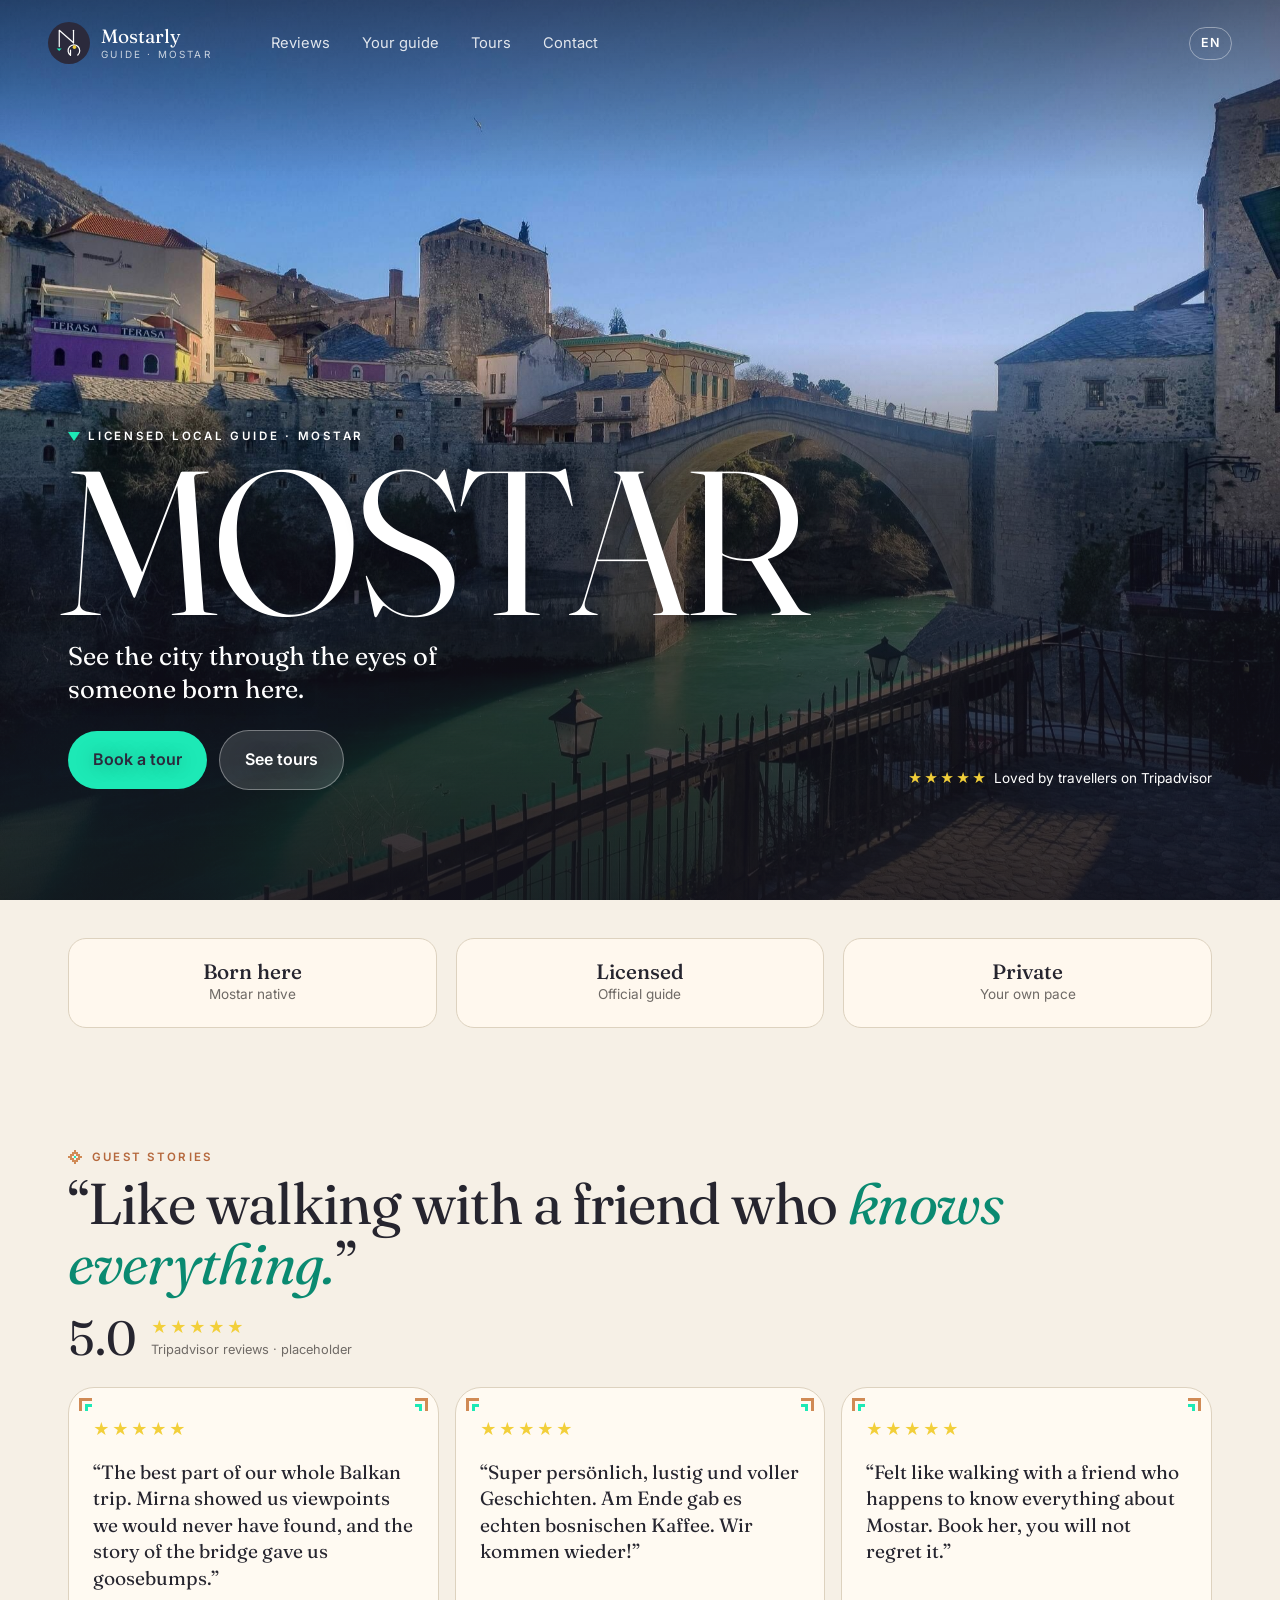
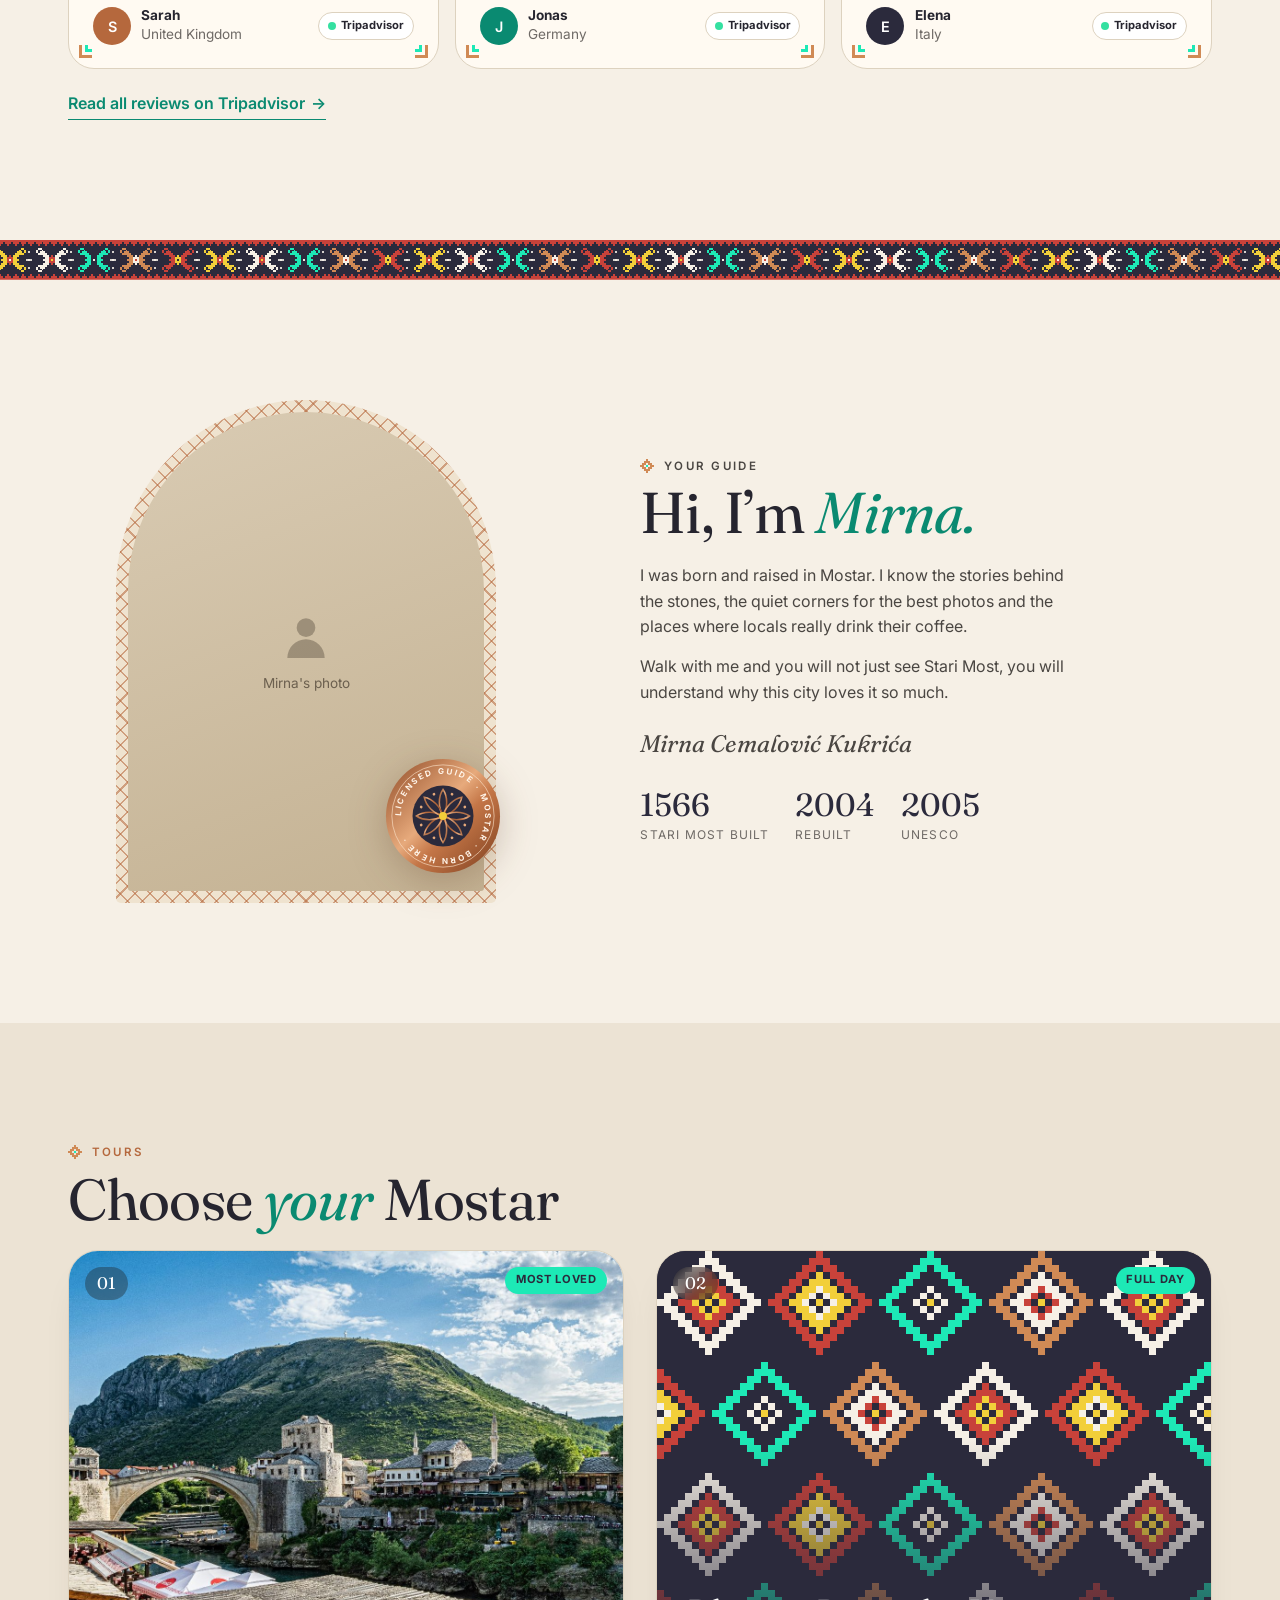
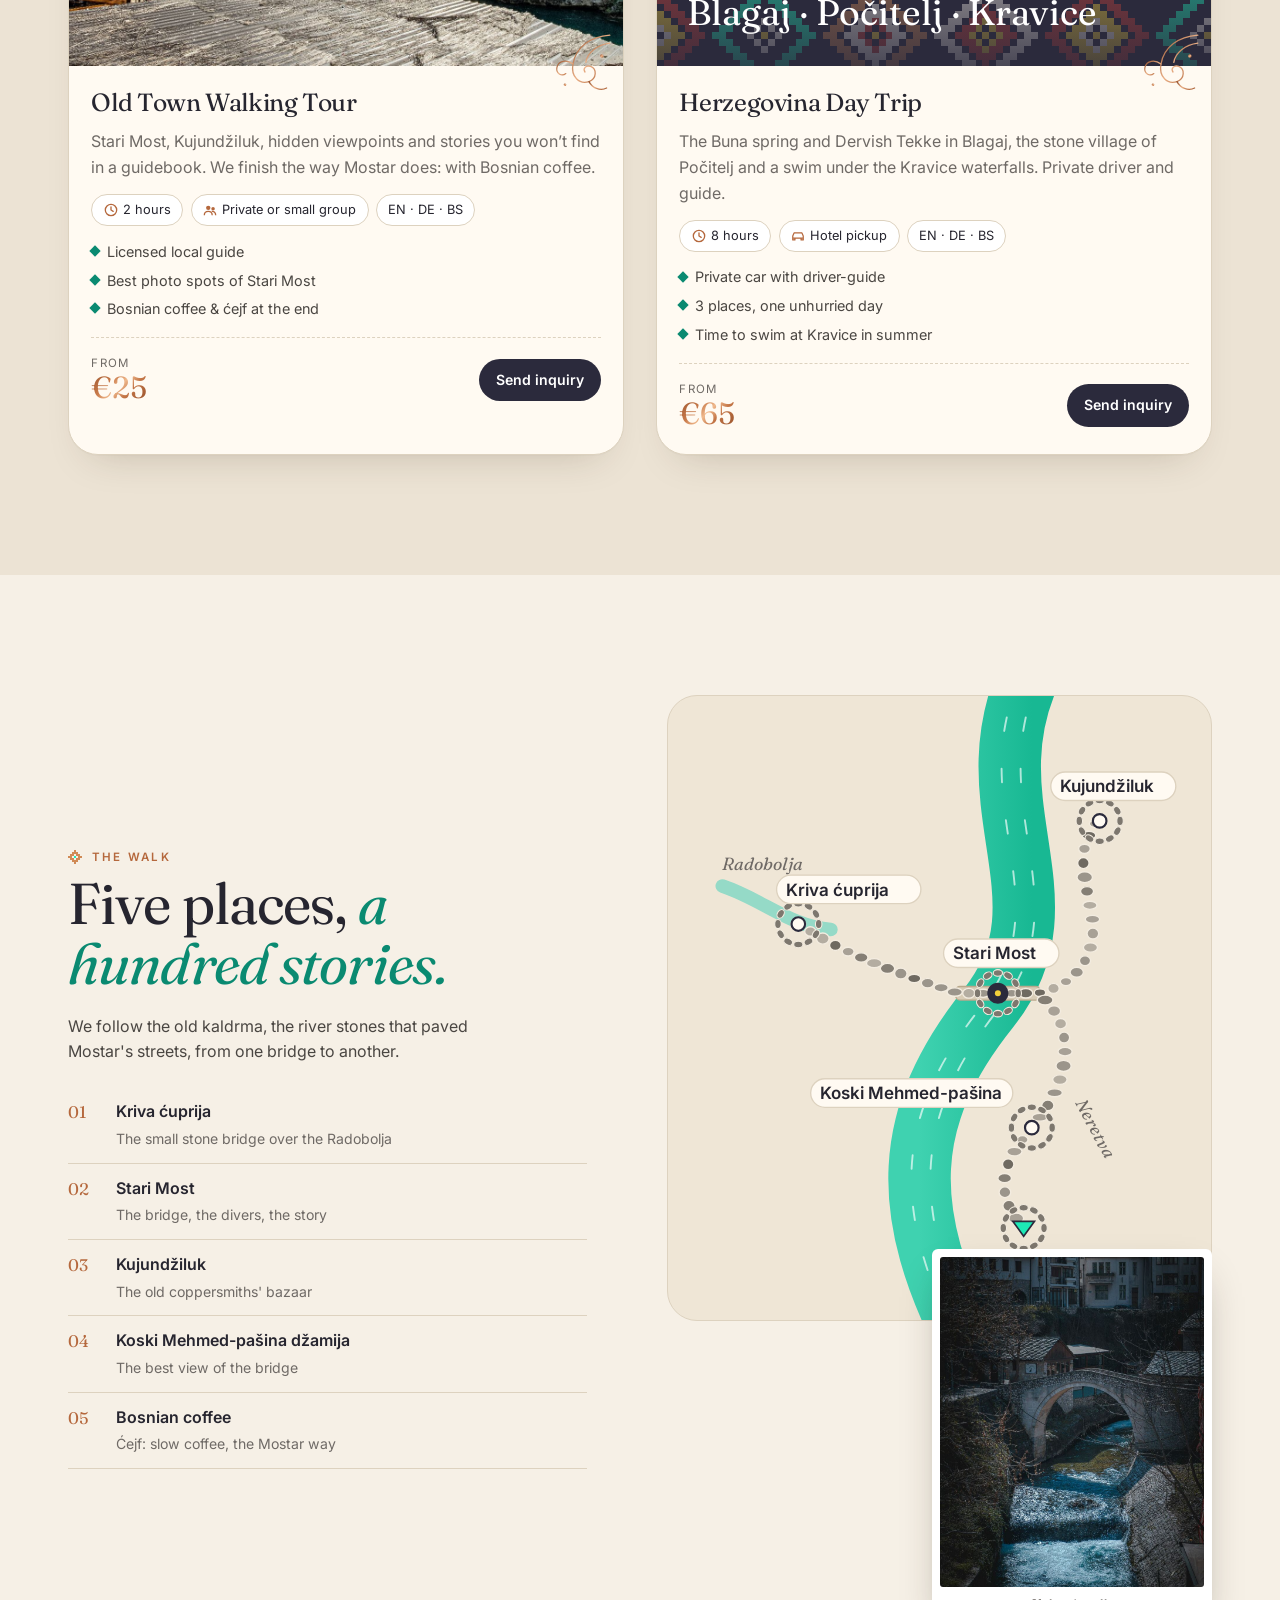
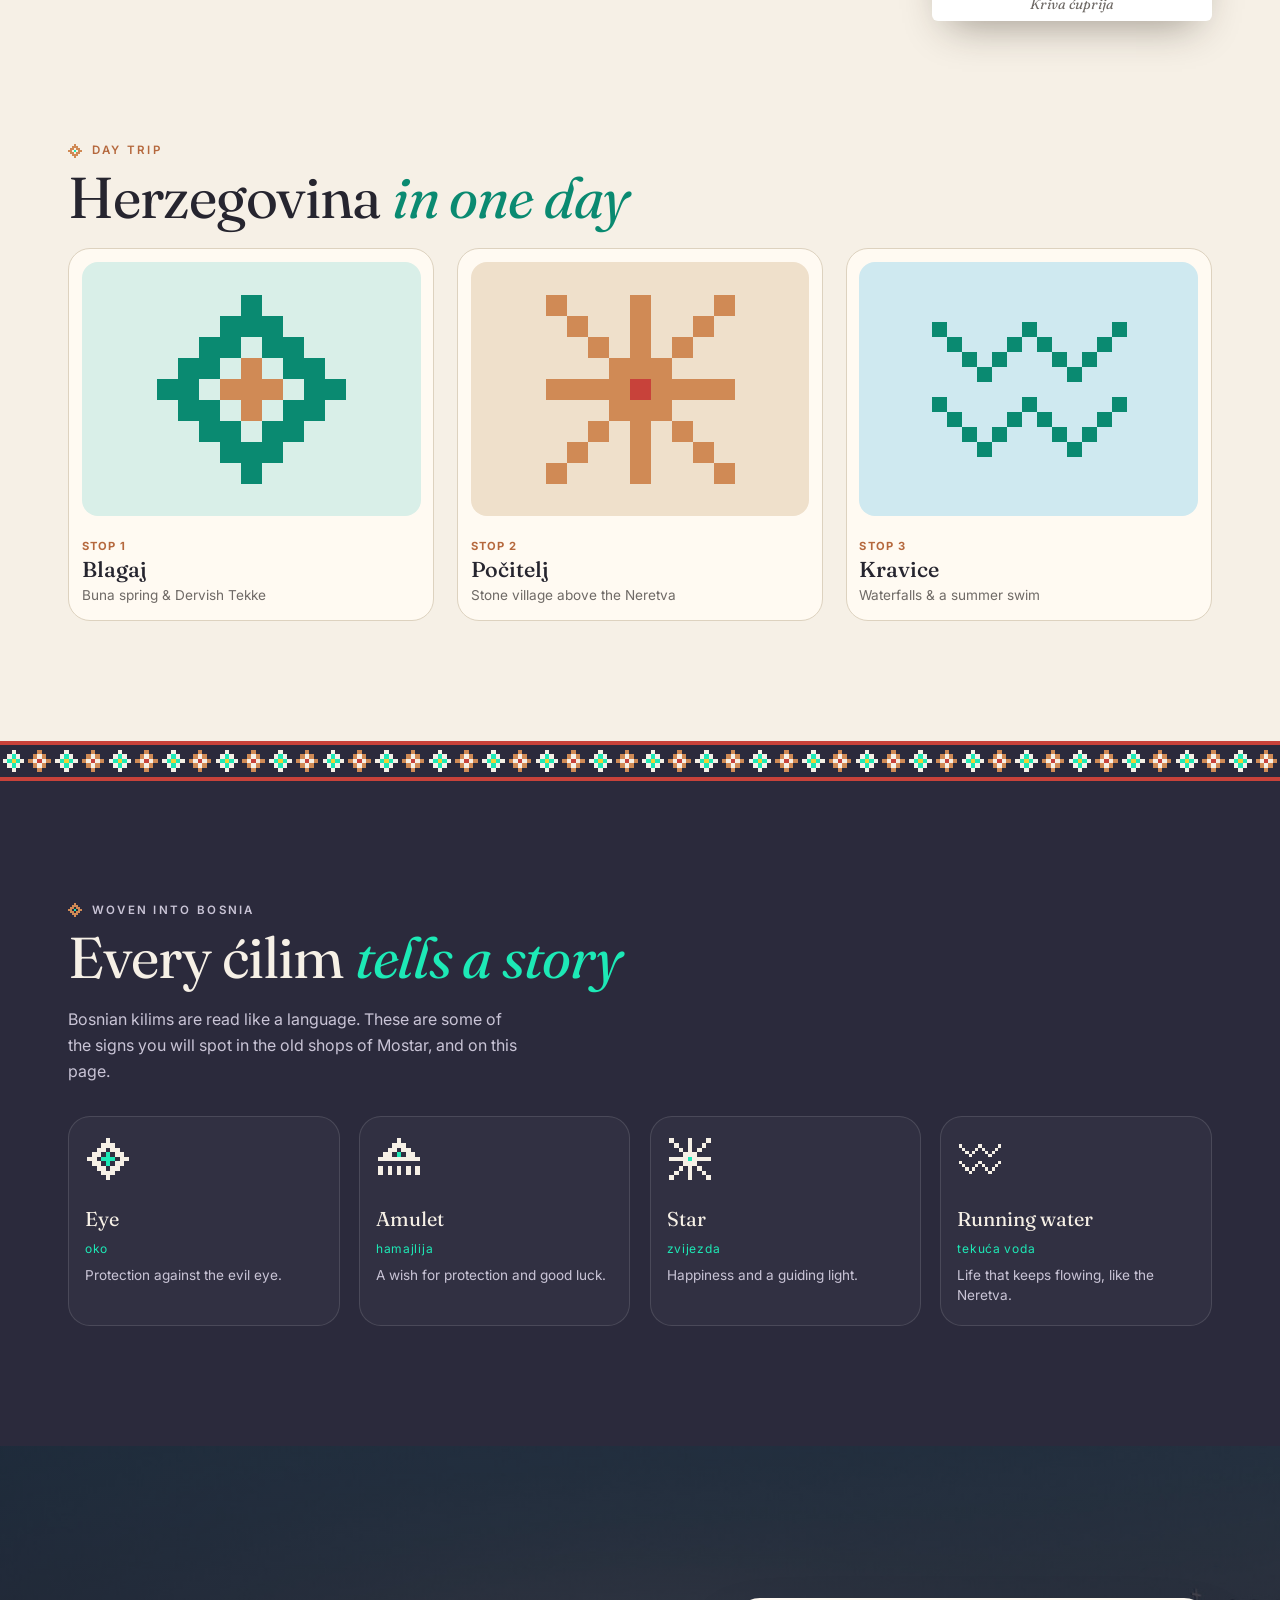
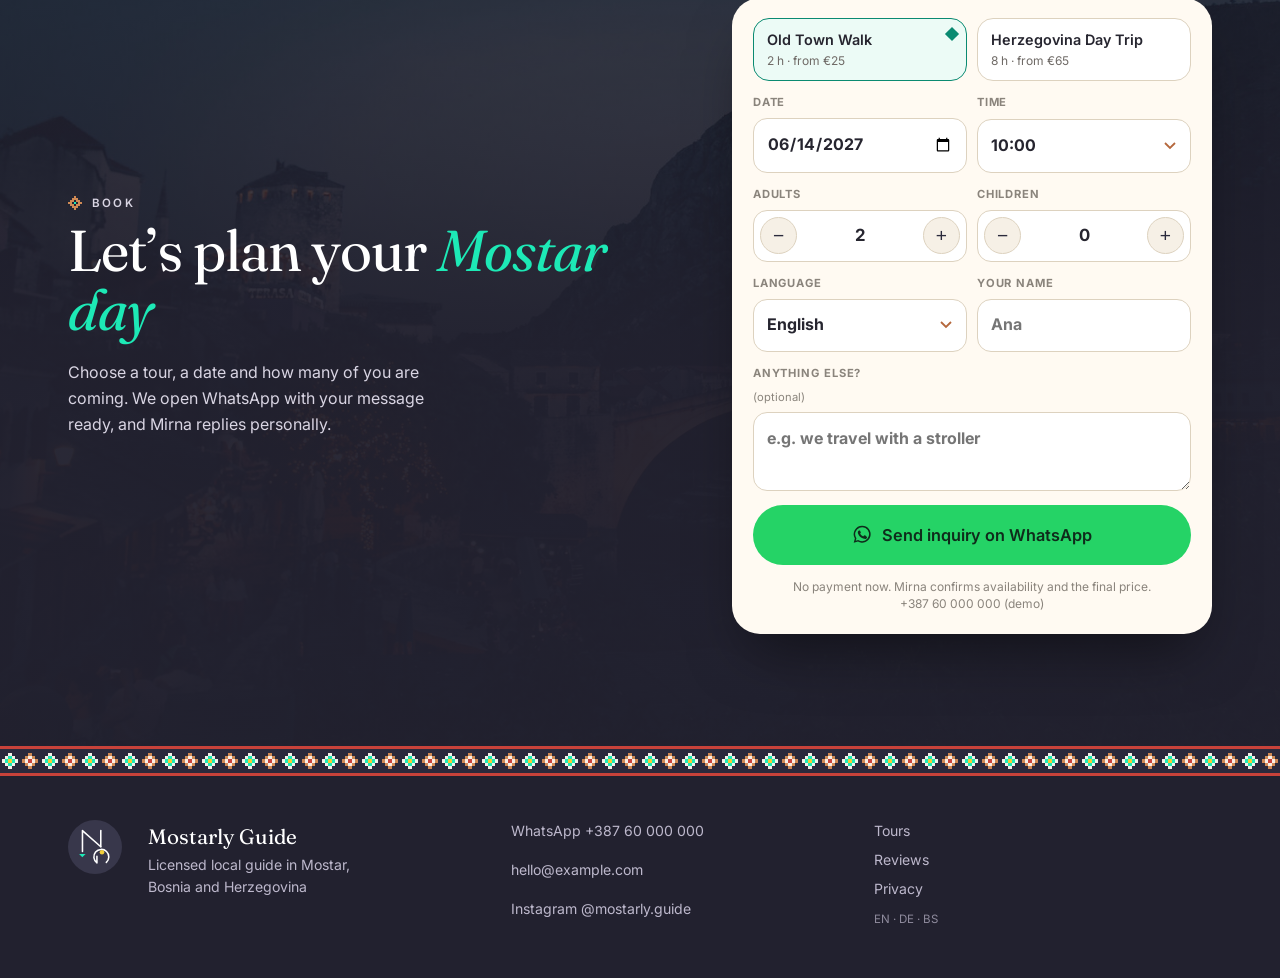
==== mostarly/index.html @ f9530fef "Mostarly Guide: nacrt stranice (ćilim, kaldrma, bakar, upit na WhatsApp)" ====
<!doctype html>
<html lang="en">
<head>
<meta charset="utf-8">
<meta name="viewport" content="width=device-width,initial-scale=1,viewport-fit=cover">
<title>Mostarly Guide · Licensed local guide in Mostar</title>
<meta name="theme-color" content="#2b2a3c">
<link rel="preconnect" href="https://fonts.googleapis.com">
<link rel="preconnect" href="https://fonts.gstatic.com" crossorigin>
<link href="https://fonts.googleapis.com/css2?family=Fraunces:ital,opsz,wght@0,9..144,300..600;1,9..144,300..500&family=Inter:wght@300..700&display=swap" rel="stylesheet">
<style>
:root{
  --navy:#2b2a3c;--navy2:#22212f;--ink:#26252f;--mut:#6f6a66;
  --cream:#f6f0e6;--stone:#ece3d4;--stone2:#e2d7c4;--line:#ddd2bf;
  --mint:#1de9b6;--emer:#0a8a71;--copper:#b5683d;--copper2:#e2a272;--red:#b93a32;--yellow:#f2cf3a;
  --cu:linear-gradient(135deg,#8f4a26 0%,#c97b4b 35%,#f0b98d 50%,#c47647 65%,#8f4a26 100%);
  --g:1.25rem;--r:26px;
}
*{box-sizing:border-box;margin:0;padding:0}
html{-webkit-text-size-adjust:100%;scroll-behavior:smooth}
body{font-family:Inter,system-ui,sans-serif;background:var(--cream);color:var(--ink);line-height:1.6;font-size:16px;overflow-x:hidden}
img{display:block;max-width:100%}
[hidden]{display:none!important}
a{color:inherit;text-decoration:none}
h1,h2,h3{font-family:Fraunces,Georgia,serif;font-weight:400;line-height:1.04;letter-spacing:-.015em}
h2{font-size:clamp(2.1rem,7.4vw,3.6rem);margin:.5rem 0 1.25rem}
h2 em{font-style:italic;color:var(--emer)}
h3{font-size:1.55rem}
.wrap{padding:0 var(--g);max-width:1240px;margin:0 auto}
.eyebrow{display:flex;align-items:center;gap:.6rem;font-size:.72rem;letter-spacing:.2em;text-transform:uppercase;font-weight:600;color:var(--copper)}
.eyebrow svg{width:14px;height:14px;flex:none}
.btn{display:inline-flex;align-items:center;justify-content:center;gap:.55rem;background:var(--navy);color:#fff;font-weight:600;font-size:1rem;padding:1rem 1.55rem;border-radius:999px;border:0;cursor:pointer;transition:transform .2s,box-shadow .2s}
.btn:active{transform:scale(.97)}
.btn.mint{background:var(--mint);color:var(--navy)}
.btn.ghost{background:rgba(255,255,255,.14);color:#fff;backdrop-filter:blur(10px);-webkit-backdrop-filter:blur(10px);border:1px solid rgba(255,255,255,.35)}
.btn.sm{padding:.62rem 1.05rem;font-size:.88rem}
.ic{width:1.25em;height:1.25em;flex:none}
.stars{display:inline-flex;gap:2px;color:var(--yellow)}
.stars i{font-style:normal;opacity:.25;transform:scale(.6);transition:opacity .3s,transform .4s cubic-bezier(.3,1.6,.5,1)}
.in .stars i,.stars.on i{opacity:1;transform:none}
.stars i:nth-child(2){transition-delay:.09s}.stars i:nth-child(3){transition-delay:.18s}.stars i:nth-child(4){transition-delay:.27s}.stars i:nth-child(5){transition-delay:.36s}

/* nav */
.nav{position:absolute;inset:0 0 auto;z-index:20;display:flex;align-items:center;gap:.7rem;padding:calc(.9rem + env(safe-area-inset-top)) var(--g) .9rem;color:#fff}
.nav .logo{width:42px;height:42px;flex:none}
.brand{font-family:Fraunces,serif;font-size:1.2rem;line-height:1}
.brand small{display:block;font-family:Inter,sans-serif;font-size:.62rem;letter-spacing:.22em;text-transform:uppercase;opacity:.75;margin-top:.25rem}
.links{display:none}
.lang{margin-left:auto;font-size:.78rem;font-weight:600;letter-spacing:.08em;border:1px solid rgba(255,255,255,.4);border-radius:99px;padding:.35rem .7rem}

/* hero */
.hero{position:relative;min-height:100svh;color:#fff;display:flex;flex-direction:column;justify-content:flex-end;overflow:hidden;background:var(--navy)}
.hero picture,.hero picture img{position:absolute;inset:0;width:100%;height:100%;object-fit:cover}
.hero picture img{object-position:50% 40%;transform:scale(1.08);animation:heroIn 2.4s cubic-bezier(.2,.7,.2,1) forwards}
@keyframes heroIn{to{transform:scale(1)}}
.hero::after{content:"";position:absolute;inset:0;background:linear-gradient(180deg,rgba(20,19,30,.5) 0%,rgba(20,19,30,0) 20%,rgba(20,19,30,0) 38%,rgba(20,19,30,.55) 55%,rgba(20,19,30,.88) 100%)}
.hero-in{text-shadow:0 1px 18px rgba(10,10,20,.35)}
.hero-in{position:relative;z-index:2;padding:0 var(--g) 1.6rem;max-width:1240px;margin:0 auto;width:100%}
.kick{font-size:.72rem;letter-spacing:.24em;text-transform:uppercase;font-weight:600;color:#fff;display:flex;align-items:center;gap:.5rem}
.hero h1{font-size:clamp(4.3rem,22.5vw,15.5rem);line-height:.8;letter-spacing:-.035em;font-weight:350;margin:.9rem 0 1rem;margin-left:-.04em}
.hero h1 span{display:inline-block;opacity:0;transform:translateY(.35em);animation:up .9s cubic-bezier(.2,.8,.2,1) forwards}
.hero h1 span:nth-child(2){animation-delay:.06s}.hero h1 span:nth-child(3){animation-delay:.12s}.hero h1 span:nth-child(4){animation-delay:.18s}.hero h1 span:nth-child(5){animation-delay:.24s}.hero h1 span:nth-child(6){animation-delay:.3s}
@keyframes up{to{opacity:1;transform:none}}
.lead{font-family:Fraunces,serif;font-size:1.3rem;line-height:1.3;max-width:20ch;opacity:0;animation:up .9s .45s forwards}
.cta{display:flex;flex-wrap:wrap;gap:.8rem;align-items:center;margin-top:1.5rem;opacity:0;animation:up .9s .6s forwards}
.rating{display:flex;align-items:center;gap:.5rem;font-size:.85rem;margin-top:1.2rem;opacity:0;animation:up .9s .75s forwards}
.rating .stars i{opacity:1;transform:none}

/* kilim band */
.band{position:relative;z-index:3;width:100%;height:var(--bh,66px);background-repeat:repeat-x;background-size:auto 100%;background-position:center}
.weave{clip-path:inset(0 0 100% 0)}
.weave.in{animation:weave 1.1s steps(11,end) forwards}
@keyframes weave{to{clip-path:inset(0 0 0 0)}}

/* sections */
.sec{padding:4.5rem 0}
.rv{opacity:0;transform:translateY(22px);transition:opacity .8s cubic-bezier(.2,.7,.2,1),transform .8s cubic-bezier(.2,.7,.2,1)}
.rv.in{opacity:1;transform:none}
.d1{transition-delay:.08s}.d2{transition-delay:.16s}.d3{transition-delay:.24s}

/* trust */
.trust{display:grid;grid-template-columns:repeat(3,1fr);gap:.6rem;padding:1.6rem var(--g) 0;max-width:1240px;margin:0 auto}
.trust div{text-align:center;padding:.9rem .3rem;border-radius:18px;background:#fff8ee;border:1px solid var(--line)}
.trust b{display:block;font-family:Fraunces,serif;font-weight:500;font-size:1.05rem;line-height:1.15}
.trust span{font-size:.72rem;color:var(--mut)}

/* reviews */
.reviews{position:relative;overflow:hidden}
.reviews .ghost-rhomb{position:absolute;right:-90px;top:10px;width:320px;opacity:.07;pointer-events:none;display:none}
.rev-score{display:flex;align-items:center;gap:.9rem;margin-bottom:1.6rem}
.rev-score .num{font-family:Fraunces,serif;font-size:3rem;line-height:1}
.rev-score small{display:block;color:var(--mut);font-size:.8rem}
.rows{display:flex;gap:1rem;overflow-x:auto;scroll-snap-type:x mandatory;padding:0 var(--g) 1.2rem;margin:0 calc(var(--g)*-1);scrollbar-width:none}
.rows::-webkit-scrollbar{display:none}
.rev{position:relative;flex:0 0 84%;scroll-snap-align:center;background:#fffaf2;border-radius:var(--r);padding:1.8rem 1.5rem 1.4rem;display:flex;flex-direction:column;gap:1rem;border:1px solid var(--line)}
.rev .corner{position:absolute;width:22px;height:22px}
.rev .c1{top:10px;left:10px}.rev .c2{top:10px;right:10px;transform:scaleX(-1)}.rev .c3{bottom:10px;left:10px;transform:scaleY(-1)}.rev .c4{bottom:10px;right:10px;transform:scale(-1)}
.rev blockquote{font-family:Fraunces,serif;font-size:1.2rem;line-height:1.38}
.rev figcaption{display:flex;align-items:center;gap:.65rem;font-size:.85rem;color:var(--mut);margin-top:auto}
.av{width:38px;height:38px;border-radius:50%;display:grid;place-items:center;font-weight:600;color:#fff;font-size:.9rem}
.rev figcaption b{color:var(--ink);display:block;line-height:1.2}
.ta{margin-left:auto;display:flex;align-items:center;gap:.3rem;font-size:.7rem;font-weight:700;color:var(--ink);border:1px solid var(--line);border-radius:99px;padding:.25rem .55rem;background:#fff}
.ta i{width:8px;height:8px;border-radius:50%;background:#34e0a1;display:block}
.dots{display:flex;gap:6px;justify-content:center}
.dots i{width:6px;height:6px;border-radius:9px;background:var(--line);transition:width .3s,background .3s}
.dots i.on{width:22px;background:var(--emer)}
.more{display:inline-flex;align-items:center;gap:.4rem;margin-top:1.4rem;font-weight:600;color:var(--emer);border-bottom:1px solid currentColor;padding-bottom:2px}

/* mirna */
.mirna{display:grid;gap:2.4rem;align-items:center}
.arch{position:relative;width:min(100%,380px);margin:0 auto;aspect-ratio:4/5.3;border-radius:999px 999px 26px 26px;padding:12px;
  background:
   repeating-linear-gradient(45deg,transparent 0 9px,rgba(181,104,61,.55) 9px 10.5px),
   repeating-linear-gradient(-45deg,transparent 0 9px,rgba(181,104,61,.55) 9px 10.5px),#efe3cf}
.arch-in{width:100%;height:100%;border-radius:999px 999px 18px 18px;background:linear-gradient(160deg,#d9cbb3,#c4b293);display:grid;place-items:center;text-align:center;color:#6c604f;font-size:.85rem;overflow:hidden}
.arch-in svg{display:block;width:56px;opacity:.5;margin:0 auto .5rem}
.rozeta{position:absolute;right:-6px;bottom:28px;width:118px;height:118px;filter:drop-shadow(0 8px 18px rgba(80,40,20,.25))}
.rozeta .spin{transform-origin:60px 60px;animation:spin 40s linear infinite}
@keyframes spin{to{transform:rotate(360deg)}}
.mirna p{max-width:44ch;color:#4a4642}
.mirna p+p{margin-top:.9rem}
.sig{font-family:Fraunces,serif;font-style:italic;font-size:1.5rem;color:var(--copper);margin-top:1.2rem!important}
.facts{display:flex;gap:1.6rem;margin-top:1.6rem}
.facts b{font-family:Fraunces,serif;font-weight:400;font-size:2rem;display:block;line-height:1;color:var(--navy)}
.facts span{font-size:.75rem;color:var(--mut);text-transform:uppercase;letter-spacing:.1em}

/* tours */
.tours{background:var(--stone)}
.cards{display:grid;gap:1.6rem}
.card{position:relative;background:#fffaf2;border-radius:30px;overflow:hidden;border:1px solid var(--line);box-shadow:0 1px 0 rgba(0,0,0,.02),0 20px 40px -24px rgba(60,40,20,.25);transition:transform .35s cubic-bezier(.2,.7,.2,1)}
.card:hover{transform:translateY(-4px)}
.cimg{position:relative;aspect-ratio:4/3;overflow:hidden}
.cimg img{width:100%;height:100%;object-fit:cover;transition:transform .9s cubic-bezier(.2,.7,.2,1)}
.card:hover .cimg img{transform:scale(1.05)}
.cnum{position:absolute;left:1rem;top:1rem;font-family:Fraunces,serif;font-size:1.05rem;color:#fff;background:rgba(30,25,20,.35);backdrop-filter:blur(8px);-webkit-backdrop-filter:blur(8px);padding:.2rem .75rem;border-radius:99px}
.tag{position:absolute;right:1rem;top:1rem;font-size:.7rem;font-weight:700;letter-spacing:.06em;text-transform:uppercase;background:var(--mint);color:var(--navy);padding:.3rem .65rem;border-radius:99px}
.cbody{position:relative;padding:1.5rem 1.4rem 1.4rem;display:grid;gap:.85rem}
.cbody>p{color:var(--mut)}
.arab{position:absolute;right:10px;top:-34px;width:64px;height:64px;pointer-events:none}
.cbody h3{padding-right:52px}
.meta{list-style:none;display:flex;flex-wrap:wrap;gap:.45rem}
.meta li{display:flex;align-items:center;gap:.35rem;font-size:.8rem;border:1px solid var(--line);background:#fff;border-radius:99px;padding:.3rem .7rem}
.meta svg{width:14px;height:14px;color:var(--copper)}
.incl{display:grid;gap:.35rem;font-size:.9rem;color:#4a4642}
.incl li{list-style:none;display:flex;gap:.5rem;align-items:flex-start}
.incl li::before{content:"";flex:none;width:8px;height:8px;margin-top:.5em;transform:rotate(45deg);background:var(--emer)}
.crow{display:flex;justify-content:space-between;align-items:center;padding-top:1rem;margin-top:.2rem;border-top:1px dashed var(--line)}
.price small{display:block;font-size:.72rem;color:var(--mut);text-transform:uppercase;letter-spacing:.1em}
.price b{font-family:Fraunces,serif;font-weight:400;font-size:1.9rem;line-height:1;background:var(--cu);-webkit-background-clip:text;background-clip:text;color:transparent}
.shine::after{content:"";position:absolute;inset:0;background:linear-gradient(110deg,transparent 35%,rgba(255,226,190,.55) 50%,transparent 65%);transform:translateX(-120%);pointer-events:none}
.shine.in::after{animation:shine 1.6s .4s ease-out}
.card:hover .shine::after{animation:shine 1.2s ease-out}
@keyframes shine{to{transform:translateX(120%)}}
.dtimg{aspect-ratio:4/3;position:relative;overflow:hidden;background:var(--navy)}

/* walk */
.walk{display:grid;gap:2rem}
.map{position:relative;background:#efe6d6;border-radius:30px;border:1px solid var(--line);overflow:hidden}
.map svg{display:block;width:100%;height:auto}
.map .lbl{font:600 12.5px Inter,sans-serif;fill:var(--ink)}
.map .lbl2{font:italic 400 13px Fraunces,serif;fill:var(--mut)}
.wave{fill:none;stroke:#fff;stroke-width:1.4;stroke-linecap:round;stroke-dasharray:10 28;opacity:.65;animation:flow 6s linear infinite}
@keyframes flow{to{stroke-dashoffset:-152}}
.stone{transform-box:fill-box;transform-origin:center;opacity:0;transform:scale(.2);transition:opacity .35s,transform .45s cubic-bezier(.3,1.5,.5,1)}
.stone.on{opacity:1;transform:none}
.pin{opacity:0;transition:opacity .5s}.pin.on{opacity:1}
.steps{list-style:none;display:grid;gap:0;margin-top:1.4rem;counter-reset:s}
.steps li{display:grid;grid-template-columns:2.2rem 1fr;gap:.2rem .8rem;padding:.75rem 0;border-bottom:1px solid var(--line)}
.steps li::before{counter-increment:s;content:counter(s,decimal-leading-zero);font-family:Fraunces,serif;color:var(--copper);font-size:1.05rem;grid-row:span 2}
.steps b{font-weight:600}.steps span{font-size:.88rem;color:var(--mut)}
.polaroid{position:relative;width:62%;max-width:280px;margin:-4.5rem 0 0 auto;transform:rotate(3deg);background:#fff;padding:8px 8px 34px;border-radius:6px;box-shadow:0 18px 40px -16px rgba(40,30,20,.45)}
.polaroid img{aspect-ratio:4/5;object-fit:cover;border-radius:3px}
.polaroid figcaption{position:absolute;bottom:8px;left:0;right:0;text-align:center;font:italic 14px Fraunces,serif;color:var(--mut)}

/* trip */
.stops{display:grid;gap:1rem;margin-top:.5rem}
.stop{display:grid;grid-template-columns:92px 1fr;gap:1rem;align-items:center;background:#fffaf2;border:1px solid var(--line);border-radius:22px;padding:.6rem}
.stop .tile{aspect-ratio:1;border-radius:16px;display:grid;place-items:center;overflow:hidden}
.stop .tile svg{width:62%}
.stop b{font-family:Fraunces,serif;font-weight:500;font-size:1.35rem;display:block;line-height:1.1}
.stop span{font-size:.85rem;color:var(--mut)}
.stop em{display:inline-block;font-style:normal;font-size:.7rem;font-weight:700;letter-spacing:.1em;text-transform:uppercase;color:var(--copper);margin-bottom:.15rem}
.road{display:flex;align-items:center;gap:.5rem;font-size:.75rem;color:var(--mut);padding:.1rem 0 .1rem 2.6rem}
.road::before{content:"";width:2px;height:20px;background:repeating-linear-gradient(var(--copper) 0 4px,transparent 4px 8px)}

/* meanings */
.mean{background:var(--navy);color:var(--cream);position:relative;overflow:hidden}
.mean .eyebrow{color:var(--mint)}
.mean h2 em{color:var(--mint)}
.mean>.wrap>p{color:#c9c4d6;max-width:46ch}
.signs{display:grid;grid-template-columns:1fr 1fr;gap:.8rem;margin-top:2rem}
.sign{border:1px solid rgba(255,255,255,.12);border-radius:22px;padding:1.2rem 1rem;background:rgba(255,255,255,.03)}
.sign svg{width:46px;height:46px;margin-bottom:.8rem}
.sign b{font-family:Fraunces,serif;font-weight:400;font-size:1.25rem;display:block}
.sign i{font-size:.75rem;color:var(--mint);font-style:normal;letter-spacing:.06em}
.sign p{font-size:.85rem;color:#c9c4d6;margin-top:.35rem;line-height:1.45}

/* booking */
.book{position:relative;color:#fff;overflow:hidden;background:var(--navy2)}
.book>img{position:absolute;inset:0;width:100%;height:100%;object-fit:cover;opacity:.55}
.book::after{content:"";position:absolute;inset:0;background:linear-gradient(180deg,rgba(34,33,47,.35),rgba(34,33,47,.92) 55%)}
.book .wrap{position:relative;z-index:2;padding-top:4.5rem;padding-bottom:4.5rem}
.book .eyebrow{color:var(--mint)}
.book .intro p{color:#d9d5e3;max-width:36ch}
.form{margin-top:1.8rem;background:#fffaf2;color:var(--ink);border-radius:28px;padding:1.3rem;display:grid;gap:.85rem;max-width:480px;box-shadow:0 30px 60px -20px rgba(0,0,0,.5)}
.form label{display:grid;gap:.35rem;font-size:.7rem;font-weight:700;text-transform:uppercase;letter-spacing:.08em;color:#8a847c}
.form input,.form select,.form textarea{font:inherit;font-size:1rem;color:var(--ink);border:1px solid var(--line);background:#fff;border-radius:14px;padding:.8rem .85rem;width:100%;appearance:none;-webkit-appearance:none}
.form select{background:#fff url("data:image/svg+xml,%3Csvg xmlns='http://www.w3.org/2000/svg' viewBox='0 0 12 8'%3E%3Cpath d='M1 1l5 5 5-5' fill='none' stroke='%23b5683d' stroke-width='1.8'/%3E%3C/svg%3E") no-repeat right .9rem center/12px}
.form textarea{min-height:76px;resize:vertical}
.tours-pick{display:grid;grid-template-columns:1fr 1fr;gap:.6rem}
.tours-pick input{position:absolute;opacity:0;pointer-events:none}
.tours-pick label{position:relative;display:block;border:1.5px solid var(--line);border-radius:16px;padding:.75rem .8rem;background:#fff;cursor:pointer;text-transform:none;letter-spacing:0;color:var(--ink);font-size:.9rem;font-weight:600;line-height:1.25;transition:border-color .2s,background .2s}
.tours-pick label small{display:block;font-weight:400;color:var(--mut);font-size:.75rem;margin-top:.2rem}
.tours-pick input:checked+label{border-color:var(--emer);background:#ecfbf6}
.tours-pick input:checked+label::after{content:"";position:absolute;right:.6rem;top:.6rem;width:10px;height:10px;transform:rotate(45deg);background:var(--emer)}
.two{display:grid;grid-template-columns:1fr 1fr;gap:.6rem}
.step{display:flex;align-items:center;justify-content:space-between;border:1px solid var(--line);border-radius:14px;padding:.4rem;background:#fff;font-size:1.05rem;color:var(--ink);text-transform:none;letter-spacing:0;font-weight:600}
.step button{width:2.3rem;height:2.3rem;border-radius:50%;border:1px solid var(--line);background:var(--cream);font-size:1.2rem;color:var(--navy);cursor:pointer}
.btn.wa{width:100%;background:#25d366;color:#0f2b1b;font-size:1.02rem;padding:1.05rem}
.tiny{font-size:.75rem;color:#8a847c;text-align:center;line-height:1.45}

/* footer */
.foot{background:var(--navy2);color:#bdb8cc;font-size:.88rem}
.foot .wrap{display:grid;gap:1.6rem;padding-top:2.8rem;padding-bottom:7rem}
.foot .logo{width:54px}
.foot b{font-family:Fraunces,serif;font-weight:400;font-size:1.3rem;color:#fff;display:block}
.foot ul{list-style:none;display:grid;gap:.4rem}
.foot small{font-size:.72rem;opacity:.7}

/* sticky */
.sticky{position:fixed;left:.7rem;right:.7rem;bottom:calc(.7rem + env(safe-area-inset-bottom));z-index:30;display:flex;align-items:center;gap:.7rem;padding:.55rem .55rem .55rem 1rem;border-radius:999px;background:rgba(43,42,60,.94);backdrop-filter:blur(14px);-webkit-backdrop-filter:blur(14px);color:#fff;box-shadow:0 14px 34px -10px rgba(0,0,0,.45);transition:transform .45s cubic-bezier(.2,.8,.2,1),opacity .3s}
.sticky.off{transform:translateY(150%);opacity:0}
.sticky div{font-size:.78rem;line-height:1.25}.sticky div b{display:block;font-size:.95rem}
.sticky .btn{margin-left:auto;padding:.8rem 1.2rem}

@media (min-width:900px){
  :root{--g:3rem}
  .sticky{display:none}
  .nav{padding:1.4rem var(--g)}
  .links{display:flex;gap:2rem;margin-left:3rem;font-size:.92rem}
  .links a{opacity:.85}
  .nav .btn{margin-left:1.2rem}
  .hero-in{padding-bottom:3rem}
  .hero h1{font-size:clamp(8rem,16vw,15rem)}
  .hero-row{display:grid;grid-template-columns:1fr auto;align-items:end;gap:3rem}
  .lead{font-size:1.6rem;max-width:22ch}
  .trust{gap:1.2rem;padding-top:2.4rem}
  .trust div{display:flex;flex-direction:column;align-items:center;padding:1.3rem}
  .trust b{font-size:1.3rem}.trust span{font-size:.85rem}
  .sec{padding:7.5rem 0}
  .rows{display:grid;grid-template-columns:repeat(3,1fr);overflow:visible;margin:0;padding:0}
  .rev{flex:auto}.dots{display:none}
  .reviews .ghost-rhomb{display:block;width:460px;right:-140px;top:40px}
  .mirna{grid-template-columns:5fr 6fr;gap:6rem}
  .cards{grid-template-columns:1fr 1fr;gap:2rem}
  .walk{grid-template-columns:1fr 1.05fr;gap:5rem;align-items:center}
  .stops{grid-template-columns:repeat(3,1fr);gap:1.4rem}
  .stop{grid-template-columns:1fr;padding:.8rem}.stop .tile{aspect-ratio:4/3}
  .road{display:none}
  .signs{grid-template-columns:repeat(4,1fr);gap:1.2rem}
  .book .wrap{display:grid;grid-template-columns:1fr 480px;gap:5rem;align-items:center;padding-top:7rem;padding-bottom:7rem}
  .form{margin-top:0}
  .foot .wrap{grid-template-columns:auto 1fr 1fr 1fr;padding-bottom:3rem}
}
@media (prefers-reduced-motion:reduce){
  *,*::before,*::after{animation:none!important;transition:none!important}
  .rv,.stone,.pin,.hero h1 span,.lead,.cta,.rating{opacity:1!important;transform:none!important}
  .weave{clip-path:none}
}
</style>
</head>
<body>

<header class="nav">
  <svg class="logo" viewBox="0 0 448 448" aria-label="Mostarly Guide"><circle cx="224" cy="224" r="224" fill="#2b2a3c"/><g fill="none" stroke="#fff" stroke-width="13" stroke-linecap="round" stroke-linejoin="round"><path d="M120 262V88l152 134"/><path d="M272 88v134"/><path d="M240 300v56M240 356a62 62 0 1 1 78-4"/></g><circle cx="282" cy="268" r="19" fill="#f2cf3a"/><path d="M92 282h54l-27 26z" fill="#1de9b6"/></svg>
  <span class="brand">Mostarly<small>Guide · Mostar</small></span>
  <nav class="links"><a href="#reviews">Reviews</a><a href="#mirna">Your guide</a><a href="#tours">Tours</a><a href="#book">Contact</a></nav>
  <span class="lang">EN</span>
</header>

<section class="hero">
  <picture>
    <source media="(min-width:900px)" srcset="img/hero-d.jpg">
    <img src="img/hero-m.jpg" alt="Stari Most over the emerald Neretva river in Mostar">
  </picture>
  <div class="hero-in">
    <p class="kick"><svg width="12" height="12" viewBox="0 0 12 12"><path d="M0 2h12L6 11z" fill="#1de9b6"/></svg>Licensed local guide · Mostar</p>
    <h1 aria-label="Mostar"><span>M</span><span>O</span><span>S</span><span>T</span><span>A</span><span>R</span></h1>
    <div class="hero-row">
      <div>
        <p class="lead">See the city through the eyes of someone born here.</p>
        <div class="cta"><a class="btn mint" href="#book">Book a tour</a><a class="btn ghost" href="#tours">See tours</a></div>
      </div>
      <p class="rating"><span class="stars"><i>★</i><i>★</i><i>★</i><i>★</i><i>★</i></span> Loved by travellers on Tripadvisor</p>
    </div>
  </div>
  <div class="band weave" data-band="1" style="--bh:62px"></div>
</section>

<div class="trust">
  <div class="rv"><b>Born here</b><span>Mostar native</span></div>
  <div class="rv d1"><b>Licensed</b><span>Official guide</span></div>
  <div class="rv d2"><b>Private</b><span>Your own pace</span></div>
</div>

<section class="sec reviews" id="reviews">
  <div class="wrap">
    <p class="eyebrow rv"><svg data-mini></svg>Guest stories</p>
    <h2 class="rv d1">“Like walking with a friend who <em>knows everything.</em>”</h2>
    <div class="rev-score rv d2">
      <span class="num">5.0</span>
      <div><span class="stars"><i>★</i><i>★</i><i>★</i><i>★</i><i>★</i></span><small>Tripadvisor reviews · placeholder</small></div>
    </div>
    <div class="rows" id="rows"></div>
    <div class="dots" id="dots"></div>
    <a class="more" href="#">Read all reviews on Tripadvisor <span>→</span></a>
  </div>
</section>

<div class="band weave" data-band="2" style="--bh:40px"></div>

<section class="sec" id="mirna">
  <div class="wrap mirna">
    <div class="arch rv">
      <div class="arch-in"><div><svg viewBox="0 0 24 24"><circle cx="12" cy="8" r="4" fill="currentColor"/><path d="M4 21c0-4.4 3.6-8 8-8s8 3.6 8 8" fill="currentColor"/></svg>Mirna's photo</div></div>
      <svg class="rozeta" viewBox="0 0 120 120" aria-label="Licensed guide">
        <defs>
          <linearGradient id="cuG" x1="0" y1="0" x2="1" y2="1"><stop offset="0" stop-color="#8f4a26"/><stop offset=".45" stop-color="#e7aa7c"/><stop offset=".6" stop-color="#c47647"/><stop offset="1" stop-color="#7d3f1f"/></linearGradient>
          <path id="circ" d="M60 60m-43 0a43 43 0 1 1 86 0a43 43 0 1 1-86 0"/>
        </defs>
        <circle cx="60" cy="60" r="58" fill="url(#cuG)"/>
        <circle cx="60" cy="60" r="52" fill="none" stroke="#fbe1c8" stroke-width=".8" opacity=".8"/>
        <g class="spin"><text font-family="Inter" font-size="8.2" font-weight="700" letter-spacing="2.2" fill="#fff4e8"><textPath href="#circ">LICENSED GUIDE · MOSTAR · BORN HERE ·</textPath></text></g>
        <circle cx="60" cy="60" r="31" fill="#2b2a3c"/>
        <g fill="none" stroke="url(#cuG)" stroke-width="1.6" id="petals"></g>
        <circle cx="60" cy="60" r="4" fill="#f2cf3a"/>
      </svg>
    </div>
    <div>
      <p class="eyebrow rv"><svg data-mini></svg>Your guide</p>
      <h2 class="rv d1">Hi, I’m <em>Mirna.</em></h2>
      <p class="rv d2">I was born and raised in Mostar. I know the stories behind the stones, the quiet corners for the best photos and the places where locals really drink their coffee.</p>
      <p class="rv d2">Walk with me and you will not just see Stari Most, you will understand why this city loves it so much.</p>
      <p class="sig rv d3">Mirna Cemalović Kukrića</p>
      <div class="facts rv d3"><div><b>1566</b><span>Stari Most built</span></div><div><b>2004</b><span>Rebuilt</span></div><div><b>2005</b><span>UNESCO</span></div></div>
    </div>
  </div>
</section>

<section class="sec tours" id="tours">
  <div class="wrap">
    <p class="eyebrow rv"><svg data-mini></svg>Tours</p>
    <h2 class="rv d1">Choose <em>your</em> Mostar</h2>
    <div class="cards">
      <article class="card rv">
        <div class="cimg shine"><img src="img/panorama.jpg" alt="Stari Most and the old town below Hum hill"><span class="cnum">01</span><span class="tag">Most loved</span></div>
        <div class="cbody">
          <svg class="arab" data-arab viewBox="0 0 80 80"></svg>
          <h3>Old Town Walking Tour</h3>
          <p>Stari Most, Kujundžiluk, hidden viewpoints and stories you won’t find in a guidebook. We finish the way Mostar does: with Bosnian coffee.</p>
          <ul class="meta"><li><svg viewBox="0 0 16 16"><circle cx="8" cy="8" r="6.5" fill="none" stroke="currentColor" stroke-width="1.5"/><path d="M8 4.5V8l2.5 1.5" fill="none" stroke="currentColor" stroke-width="1.5" stroke-linecap="round"/></svg>2 hours</li><li><svg viewBox="0 0 16 16"><circle cx="6" cy="5.5" r="2.5" fill="currentColor"/><circle cx="11.5" cy="6.5" r="2" fill="currentColor"/><path d="M1.5 14c0-2.8 2-4.5 4.5-4.5s4.5 1.7 4.5 4.5M10 9.6c2.6-.4 4.5 1.3 4.5 4.4" fill="none" stroke="currentColor" stroke-width="1.5"/></svg>Private or small group</li><li>EN · DE · BS</li></ul>
          <ul class="incl"><li>Licensed local guide</li><li>Best photo spots of Stari Most</li><li>Bosnian coffee &amp; ćejf at the end</li></ul>
          <div class="crow"><div class="price"><small>from</small><b>€25</b></div><a class="btn sm" href="#book" data-tour="walk">Send inquiry</a></div>
        </div>
      </article>
      <article class="card rv d1">
        <div class="cimg dtimg shine"><svg data-pattern viewBox="0 0 400 300" preserveAspectRatio="xMidYMid slice" style="width:100%;height:100%"></svg><span class="cnum">02</span><span class="tag">Full day</span></div>
        <div class="cbody">
          <svg class="arab" data-arab viewBox="0 0 80 80"></svg>
          <h3>Herzegovina Day Trip</h3>
          <p>The Buna spring and Dervish Tekke in Blagaj, the stone village of Počitelj and a swim under the Kravice waterfalls. Private driver and guide.</p>
          <ul class="meta"><li><svg viewBox="0 0 16 16"><circle cx="8" cy="8" r="6.5" fill="none" stroke="currentColor" stroke-width="1.5"/><path d="M8 4.5V8l2.5 1.5" fill="none" stroke="currentColor" stroke-width="1.5" stroke-linecap="round"/></svg>8 hours</li><li><svg viewBox="0 0 16 16"><path d="M2 10.5V8l1.5-3.5h9L14 8v2.5zM2 10.5v2h2.5v-2M11.5 10.5v2H14v-2" fill="none" stroke="currentColor" stroke-width="1.4" stroke-linejoin="round"/></svg>Hotel pickup</li><li>EN · DE · BS</li></ul>
          <ul class="incl"><li>Private car with driver-guide</li><li>3 places, one unhurried day</li><li>Time to swim at Kravice in summer</li></ul>
          <div class="crow"><div class="price"><small>from</small><b>€65</b></div><a class="btn sm" href="#book" data-tour="trip">Send inquiry</a></div>
        </div>
      </article>
    </div>
  </div>
</section>

<section class="sec" id="walk">
  <div class="wrap walk">
    <div>
      <p class="eyebrow rv"><svg data-mini></svg>The walk</p>
      <h2 class="rv d1">Five places, <em>a hundred stories.</em></h2>
      <p class="rv d2" style="color:#4a4642;max-width:42ch">We follow the old kaldrma, the river stones that paved Mostar's streets, from one bridge to another.</p>
      <ol class="steps rv d3">
        <li><b>Kriva ćuprija</b><span>The small stone bridge over the Radobolja</span></li>
        <li><b>Stari Most</b><span>The bridge, the divers, the story</span></li>
        <li><b>Kujundžiluk</b><span>The old coppersmiths' bazaar</span></li>
        <li><b>Koski Mehmed-pašina džamija</b><span>The best view of the bridge</span></li>
        <li><b>Bosnian coffee</b><span>Ćejf: slow coffee, the Mostar way</span></li>
      </ol>
    </div>
    <div>
      <div class="map rv" id="map">
        <svg viewBox="0 0 400 460" id="mapsvg">
          <defs><linearGradient id="riv" x1="0" x2="1"><stop offset="0" stop-color="#3fd2b0"/><stop offset="1" stop-color="#18b893"/></linearGradient></defs>
          <path d="M268 -20 C 220 80, 300 150, 236 230 S 170 380, 222 480" fill="none" stroke="url(#riv)" stroke-width="46" stroke-linecap="round"/>
          <path class="wave" d="M262 -20 C 214 80, 294 150, 230 230 S 164 380, 216 480"/>
          <path class="wave" d="M276 -20 C 228 80, 308 150, 244 230 S 178 380, 230 480" style="animation-duration:8s"/>
          <path d="M40 140 C 70 150, 90 170, 120 172" fill="none" stroke="#7fd8c4" stroke-width="10" stroke-linecap="round" opacity=".8"/>
          <text class="lbl2" x="40" y="128">Radobolja</text>
          <text class="lbl2" x="300" y="300" transform="rotate(62 300 300)">Neretva</text>
          <rect x="212" y="214" width="62" height="10" rx="3" fill="#d8ccb6" stroke="#b9a98d"/>
          <path id="route" d="M96 168 C 130 190, 170 205, 214 219 L 272 219 C 300 214, 318 190, 312 160 C 306 130, 300 110, 318 92 M 272 219 C 300 240, 300 280, 268 318 C 250 340, 236 362, 262 392" fill="none"/>
          <g id="stones"></g>
          <g id="pins"></g>
        </svg>
      </div>
      <figure class="polaroid rv d2"><img src="img/kriva.jpg" alt="Kriva ćuprija in Mostar"><figcaption>Kriva ćuprija</figcaption></figure>
    </div>
  </div>
</section>

<section class="sec" id="trip" style="padding-top:0">
  <div class="wrap">
    <p class="eyebrow rv"><svg data-mini></svg>Day trip</p>
    <h2 class="rv d1">Herzegovina <em>in one day</em></h2>
    <div class="stops">
      <div class="stop rv"><div class="tile" style="background:#d9efe8" data-tile="eye"></div><div><em>Stop 1</em><b>Blagaj</b><span>Buna spring &amp; Dervish Tekke</span></div></div>
      <div class="road">≈ 20 min drive</div>
      <div class="stop rv d1"><div class="tile" style="background:#efe0cb" data-tile="star"></div><div><em>Stop 2</em><b>Počitelj</b><span>Stone village above the Neretva</span></div></div>
      <div class="road">≈ 25 min drive</div>
      <div class="stop rv d2"><div class="tile" style="background:#cfe9f0" data-tile="water"></div><div><em>Stop 3</em><b>Kravice</b><span>Waterfalls &amp; a summer swim</span></div></div>
    </div>
  </div>
</section>

<div class="band weave" data-band="3" style="--bh:40px"></div>

<section class="sec mean">
  <div class="wrap">
    <p class="eyebrow rv"><svg data-mini></svg>Woven into Bosnia</p>
    <h2 class="rv d1">Every ćilim <em>tells a story</em></h2>
    <p class="rv d2">Bosnian kilims are read like a language. These are some of the signs you will spot in the old shops of Mostar, and on this page.</p>
    <div class="signs">
      <div class="sign rv"><svg data-sign="eye"></svg><b>Eye</b><i>oko</i><p>Protection against the evil eye.</p></div>
      <div class="sign rv d1"><svg data-sign="amulet"></svg><b>Amulet</b><i>hamajlija</i><p>A wish for protection and good luck.</p></div>
      <div class="sign rv d2"><svg data-sign="star"></svg><b>Star</b><i>zvijezda</i><p>Happiness and a guiding light.</p></div>
      <div class="sign rv d3"><svg data-sign="water"></svg><b>Running water</b><i>tekuća voda</i><p>Life that keeps flowing, like the Neretva.</p></div>
    </div>
  </div>
</section>

<section class="book" id="book">
  <img src="img/sumrak.jpg" alt="" loading="lazy">
  <div class="band weave" data-band="4" style="--bh:40px;position:relative;z-index:3"></div>
  <div class="wrap">
    <div class="intro">
      <p class="eyebrow rv"><svg data-mini></svg>Book</p>
      <h2 class="rv d1">Let’s plan your <em style="color:var(--mint)">Mostar day</em></h2>
      <p class="rv d2">Choose a tour, a date and how many of you are coming. We open WhatsApp with your message ready, and Mirna replies personally.</p>
    </div>
    <form class="form rv d2" id="form">
      <div class="tours-pick">
        <input type="radio" name="tour" id="t1" value="Old Town Walking Tour" checked><label for="t1">Old Town Walk<small>2 h · from €25</small></label>
        <input type="radio" name="tour" id="t2" value="Herzegovina Day Trip"><label for="t2">Herzegovina Day Trip<small>8 h · from €65</small></label>
      </div>
      <div class="two"><label>Date<input type="date" id="date" value="2027-06-14"></label><label>Time<select id="time"><option>09:00</option><option selected>10:00</option><option>17:00</option><option>Flexible</option></select></label></div>
      <div class="two">
        <label>Adults<span class="step"><button type="button" data-s="ad" data-d="-1">−</button><b id="ad">2</b><button type="button" data-s="ad" data-d="1">+</button></span></label>
        <label>Children<span class="step"><button type="button" data-s="ch" data-d="-1">−</button><b id="ch">0</b><button type="button" data-s="ch" data-d="1">+</button></span></label>
      </div>
      <div class="two"><label>Language<select id="lang"><option>English</option><option>Deutsch</option><option>Bosanski</option></select></label><label>Your name<input id="name" placeholder="Ana" autocomplete="given-name"></label></div>
      <label id="hotelL" hidden>Hotel for pickup<input id="hotel" placeholder="Hotel name"></label>
      <label>Anything else? <span style="text-transform:none;letter-spacing:0;font-weight:400">(optional)</span><textarea id="note" placeholder="e.g. we travel with a stroller"></textarea></label>
      <a class="btn wa" id="wa" href="#" target="_blank" rel="noopener"><svg viewBox="0 0 24 24" class="ic"><path fill="currentColor" d="M12 2a10 10 0 0 0-8.6 15.1L2 22l5-1.3A10 10 0 1 0 12 2zm0 18.2c-1.5 0-3-.4-4.3-1.2l-.3-.2-3 .8.8-2.9-.2-.3A8.2 8.2 0 1 1 12 20.2zm4.5-6.1c-.2-.1-1.5-.7-1.7-.8-.2-.1-.4-.1-.6.1l-.8 1c-.1.2-.3.2-.5.1a6.7 6.7 0 0 1-3.3-2.9c-.3-.4.2-.4.7-1.4.1-.2 0-.3 0-.4l-.8-1.8c-.2-.5-.4-.4-.6-.4h-.5a1 1 0 0 0-.7.3 3 3 0 0 0-.9 2.2c0 1.3 1 2.6 1.1 2.8.1.2 1.9 2.9 4.6 4 1.7.7 2.4.8 3.2.7.5-.1 1.5-.6 1.8-1.2.2-.6.2-1.1.1-1.2l-.4-.2z"/></svg>Send inquiry on WhatsApp</a>
      <p class="tiny">No payment now. Mirna confirms availability and the final price.<br>+387 60 000 000 (demo)</p>
    </form>
  </div>
</section>

<footer class="foot">
  <div class="band" data-band="5" style="--bh:30px"></div>
  <div class="wrap">
    <svg class="logo" viewBox="0 0 448 448"><circle cx="224" cy="224" r="224" fill="#38374b"/><g fill="none" stroke="#fff" stroke-width="13" stroke-linecap="round" stroke-linejoin="round"><path d="M120 262V88l152 134"/><path d="M272 88v134"/><path d="M240 300v56M240 356a62 62 0 1 1 78-4"/></g><circle cx="282" cy="268" r="19" fill="#f2cf3a"/><path d="M92 282h54l-27 26z" fill="#1de9b6"/></svg>
    <div><b>Mostarly Guide</b>Licensed local guide in Mostar,<br>Bosnia and Herzegovina</div>
    <ul><li>WhatsApp +387 60 000 000</li><li>hello@example.com</li><li>Instagram @mostarly.guide</li></ul>
    <ul><li>Tours</li><li>Reviews</li><li>Privacy</li><li><small>EN · DE · BS</small></li></ul>
  </div>
</footer>

<div class="sticky off" id="sticky"><div><b>From €25</b>Private local guide</div><a class="btn mint" href="#book">Book a tour</a></div>

<script>
/* ---------- kilim engine: grids -> svg rects ---------- */
const C={n:'#2b2a3c',c:'#f6f0e6',m:'#1de9b6',k:'#d08a55',r:'#c8423a',y:'#f2cf3a',e:'#0a8a71',w:'#fffaf2'};
function rects(grid,map,ox=0,oy=0){let s='';grid.forEach((row,y)=>{let x=0;while(x<row.length){const ch=row[x];if(ch==='.'||!map[ch]){x++;continue}let e=x;while(e<row.length&&row[e]===ch)e++;s+=`<rect x="${x+ox}" y="${y+oy}" width="${e-x}" height="1" fill="${map[ch]}"/>`;x=e}});return s}
const HORN=[
'.AA...........AA.',
'A..A.........A..A',
'A.AAA.......AAA.A',
'.AAAAA.....AAAAA.',
'....AAA.B.AAA....',
'.....AABBBAA.....',
'....AAABCBAAA....',
'.....AABBBAA.....',
'....AAA.B.AAA....',
'.AAAAA.....AAAAA.',
'A.AAA.......AAA.A',
'A..A.........A..A',
'.AA...........AA.'];
const RHOMB=[
'.......A.......','......AAA......','.....AA.AA.....','....AA.B.AA....','...AA.BBB.AA...','..AA.BBCBB.AA..','.AA.BBC.CBB.AA.',
'AA.BBC.D.CBB.AA','.AA.BBC.CBB.AA.','..AA.BBCBB.AA..','...AA.BBB.AA...','....AA.B.AA....','.....AA.AA.....','......AAA......','.......A.......'];
const MINI=['...A...','..AAA..','.AA.AA.','AA.B.AA','.AA.AA.','..AAA..','...A...'];
const SIGNS={
 eye:['....A....','...AAA...','..AA.AA..','.AA.B.AA.','AA.BBB.AA','.AA.B.AA.','..AA.AA..','...AAA...','....A....'],
 amulet:['....A....','...AAA...','..AA.AA..','.AA.B.AA.','AAAAAAAAA','.........','A.A.A.A.A','A.A.A.A.A','.........'],
 star:['A...A...A','.A..A..A.','..A.A.A..','...AAA...','AAAAB.AAAA'.slice(0,9),'...AAA...','..A.A.A..','.A..A..A.','A...A...A'],
 water:['.........','...AAA...','..A...A..','.A.....A.','A...A...A','...A.A...','..A...A..','.........','.........']};
SIGNS.star[4]='AAAABAAAA';
SIGNS.water=['A.....A.....A','.A...A.A...A.','..A.A...A.A..','...A.....A...','.............','A.....A.....A','.A...A.A...A.','..A.A...A.A..','...A.....A...'];
function svgGrid(el,grid,map,pad=0){const w=grid[0].length,h=grid.length;el.setAttribute('viewBox',`${-pad} ${-pad} ${w+pad*2} ${h+pad*2}`);el.setAttribute('shape-rendering','crispEdges');el.innerHTML=rects(grid,map)}

/* band tile */
function bandTile(kind){
  const H=21,motW=17,gap=5,count=5;const W=(motW+gap)*count;
  const pal=[['c','r','y'],['m','n','c'],['k','c','r'],['r','y','n'],['y','r','c']];
  let s=`<rect width="${W}" height="${H}" fill="${C.n}"/>`;
  // zigzag edges
  for(let x=0;x<W;x++){
    s+=`<rect x="${x}" y="0" width="1" height="1" fill="${C.r}"/><rect x="${x}" y="${H-1}" width="1" height="1" fill="${C.r}"/>`;
    const p=x%4; if(p<3){s+=`<rect x="${x}" y="1" width="1" height="1" fill="${C.r}"/><rect x="${x}" y="${H-2}" width="1" height="1" fill="${C.r}"/>`}
    if(p===1){s+=`<rect x="${x}" y="2" width="1" height="1" fill="${C.r}"/><rect x="${x}" y="${H-3}" width="1" height="1" fill="${C.r}"/>`}
  }
  for(let i=0;i<count;i++){const [a,b,c]=pal[(i+kind)%pal.length];const ox=i*(motW+gap)+Math.floor(gap/2);
    s+=rects(HORN,{A:C[a],B:C[b],C:C[c]},ox,4);
    const fx=ox+motW+Math.floor(gap/2)-1; // filler dots
    [6,10,14].forEach(y=>s+=`<rect x="${fx}" y="${y}" width="1" height="1" fill="${C.c}" opacity=".85"/>`);
    s+=`<rect x="${fx-1}" y="10" width="3" height="1" fill="${C.c}" opacity=".85"/>`;}
  return {svg:`<svg xmlns="http://www.w3.org/2000/svg" viewBox="0 0 ${W} ${H}" shape-rendering="crispEdges">${s}</svg>`,W,H};
}
function bandSlim(){const H=9,W=24;let s=`<rect width="${W}" height="${H}" fill="${C.n}"/>`;
  for(let x=0;x<W;x++){const p=x%6;s+=`<rect x="${x}" y="0" width="1" height="1" fill="${C.r}"/><rect x="${x}" y="8" width="1" height="1" fill="${C.r}"/>`;}
  const d=['..A..','.ABA.','ABCBA','.ABA.','..A..'];const cols=[['c','m','y'],['k','c','r']];
  for(let i=0;i<4;i++){const [a,b,c]=cols[i%2];s+=rects(d,{A:C[a],B:C[b],C:C[c]},i*6+.5,2)}
  return {svg:`<svg xmlns="http://www.w3.org/2000/svg" viewBox="0 0 ${W} ${H}" shape-rendering="crispEdges">${s}</svg>`,W,H}}
document.querySelectorAll('[data-band]').forEach(el=>{
  const k=+el.dataset.band;const t=(k===5||k===3)?bandSlim():bandTile(k);
  const h=parseFloat(getComputedStyle(el).getPropertyValue('--bh'))||60;const cell=h/t.H;
  el.style.backgroundImage=`url("data:image/svg+xml,${encodeURIComponent(t.svg)}")`;
  el.style.backgroundSize=`${t.W*cell}px ${h}px`;
});
document.querySelectorAll('[data-mini]').forEach(el=>svgGrid(el,MINI,{A:C.k,B:C.m}));
document.querySelectorAll('[data-rhomb]').forEach(el=>svgGrid(el,RHOMB,{A:C.n,B:C.r,C:C.k,D:C.m}));
document.querySelectorAll('[data-sign]').forEach(el=>{const g=SIGNS[el.dataset.sign];svgGrid(el,g,{A:C.c,B:C.m},.5)});
document.querySelectorAll('[data-tile]').forEach(el=>{const k=el.dataset.tile;const s=document.createElementNS('http://www.w3.org/2000/svg','svg');svgGrid(s,SIGNS[k],{A:k==='star'?C.k:C.e,B:k==='star'?C.r:C.k},.5);el.appendChild(s)});

/* day trip pattern panel */
(function(){const el=document.querySelector('[data-pattern]');if(!el)return;let s=`<rect width="400" height="300" fill="${C.n}"/>`;
  const sz=6;const cols=[['r','y','c'],['m','n','c'],['k','c','r'],['c','r','y']];let i=0;
  for(let gy=-1;gy<4;gy++)for(let gx=-1;gx<5;gx++){const [a,b,c]=cols[(i++)%cols.length];const ox=gx*16+(gy%2?8:0),oy=gy*16;
    s+=`<g transform="translate(${ox*sz/1.2} ${oy*sz/1.2}) scale(${sz/1.2})">${rects(RHOMB,{A:C[a],B:C[b],C:C[c],D:C.y})}</g>`}
  s+=`<rect width="400" height="300" fill="url(#fade)"/><defs><linearGradient id="fade" x1="0" y1="0" x2="0" y2="1"><stop offset=".45" stop-color="#2b2a3c" stop-opacity="0"/><stop offset="1" stop-color="#2b2a3c" stop-opacity=".85"/></linearGradient></defs>`;
  s+=`<text x="22" y="270" font-family="Fraunces" font-size="26" fill="#fff">Blagaj · Počitelj · Kravice</text>`;
  el.setAttribute('shape-rendering','crispEdges');el.innerHTML=s})();

/* copper arabesque corners */
document.querySelectorAll('[data-arab]').forEach((el,i)=>{el.innerHTML=`<defs><linearGradient id="ag${i}" x1="0" y1="0" x2="1" y2="1"><stop offset="0" stop-color="#8f4a26"/><stop offset=".5" stop-color="#eab087"/><stop offset="1" stop-color="#a65a30"/></linearGradient></defs>
<g fill="none" stroke="url(#ag${i})" stroke-width="1.6" stroke-linecap="round">
<path d="M76 4 C 52 6, 34 18, 30 40 C 27 56, 38 66, 50 62 C 60 58, 60 46, 52 43 C 46 41, 42 46, 45 50"/>
<path d="M76 14 C 60 16, 48 26, 46 38"/>
<path d="M30 40 C 22 34, 12 36, 10 44 C 8 52, 16 56, 21 52"/>
<path d="M50 62 C 54 70, 64 74, 72 70"/>
<circle cx="66" cy="30" r="2.2" fill="url(#ag${i})" stroke="none"/><circle cx="20" cy="66" r="1.6" fill="url(#ag${i})" stroke="none"/>
</g>`});

/* rozeta petals */
(function(){const g=document.getElementById('petals');let s='';for(let i=0;i<8;i++){s+=`<path transform="rotate(${i*45} 60 60)" d="M60 60 C 65 52, 65 40, 60 33 C 55 40, 55 52, 60 60"/>`;s+=`<circle transform="rotate(${i*45+22.5} 60 60)" cx="60" cy="36" r="1.4" fill="#e7aa7c" stroke="none"/>`}g.innerHTML=s})();

/* reviews (placeholder) */
const REV=[['Sarah','United Kingdom','#b5683d','The best part of our whole Balkan trip. Mirna showed us viewpoints we would never have found, and the story of the bridge gave us goosebumps.'],
['Jonas','Germany','#0a8a71','Super persönlich, lustig und voller Geschichten. Am Ende gab es echten bosnischen Kaffee. Wir kommen wieder!'],
['Elena','Italy','#2b2a3c','Felt like walking with a friend who happens to know everything about Mostar. Book her, you will not regret it.']];
const corner=`<svg viewBox="0 0 7 7" shape-rendering="crispEdges">${rects(['AAAA...','A......','A.BB...','A.B....','.......','.......','.......'],{A:C.k,B:C.m})}</svg>`;
document.getElementById('rows').innerHTML=REV.map(([n,c,col,t],i)=>`<figure class="rev rv ${i?'d'+i:''}"><span class="corner c1">${corner}</span><span class="corner c2">${corner}</span><span class="corner c3">${corner}</span><span class="corner c4">${corner}</span><span class="stars"><i>★</i><i>★</i><i>★</i><i>★</i><i>★</i></span><blockquote>“${t}”</blockquote><figcaption><span class="av" style="background:${col}">${n[0]}</span><span><b>${n}</b>${c}</span><span class="ta"><i></i>Tripadvisor</span></figcaption></figure>`).join('');
const dots=document.getElementById('dots');dots.innerHTML=REV.map((_,i)=>`<i class="${i?'':'on'}"></i>`).join('');
const rows=document.getElementById('rows');rows.addEventListener('scroll',()=>{const i=Math.round(rows.scrollLeft/(rows.firstElementChild.offsetWidth+16));[...dots.children].forEach((d,j)=>d.classList.toggle('on',j===i))},{passive:true});

/* kaldrma route */
(function(){const svg=document.getElementById('mapsvg'),p=document.getElementById('route'),g=document.getElementById('stones'),pins=document.getElementById('pins');
  const L=p.getTotalLength(),greys=['#9b958b','#857f75','#b4ada1','#6f6a61','#a8a196'];let s='',n=0;
  const rnd=(i)=>{const x=Math.sin(i*99.13)*43758.5453;return x-Math.floor(x)};
  for(let l=0;l<L;l+=10.5){const a=p.getPointAtLength(l),b=p.getPointAtLength(Math.min(L,l+1));if(Math.hypot(b.x-a.x,b.y-a.y)>3)continue;const ang=Math.atan2(b.y-a.y,b.x-a.x)*57.3+(rnd(n)-.5)*30;
    s+=`<ellipse class="stone" data-i="${n}" cx="${a.x.toFixed(1)}" cy="${a.y.toFixed(1)}" rx="${(4+rnd(n+3)*1.8).toFixed(1)}" ry="${(2.8+rnd(n+7)*1.3).toFixed(1)}" transform="rotate(${ang.toFixed(0)} ${a.x.toFixed(1)} ${a.y.toFixed(1)})" fill="${greys[Math.floor(rnd(n+11)*greys.length)]}" stroke="#f3ece0" stroke-width="1"/>`;n++}
  g.innerHTML=s;
  const P=[[96,168,'Kriva ćuprija',-10,-22,'start'],[243,219,'Stari Most',-34,-26,'start'],[318,92,'Kujundžiluk',-30,-22,'start'],[268,318,'Koski Mehmed-pašina',10,-22,'end'],[262,392,'Coffee & ćejf',-58,32,'start']];
  pins.innerHTML=P.map(([x,y,t,dx,dy],i)=>{let ring='';for(let k=0;k<12;k++){const a=k/12*6.283;ring+=`<ellipse cx="${(x+Math.cos(a)*15).toFixed(1)}" cy="${(y+Math.sin(a)*15).toFixed(1)}" rx="3.4" ry="2.4" transform="rotate(${(a*57.3+90).toFixed(0)} ${(x+Math.cos(a)*15).toFixed(1)} ${(y+Math.sin(a)*15).toFixed(1)})" fill="#7d776e" stroke="#f3ece0" stroke-width=".8"/>`}
    const mark=i===4?`<path d="M${x-8} ${y-5}h16l-8 11z" fill="#1de9b6" stroke="#2b2a3c" stroke-width="1.2"/>`:`<circle cx="${x}" cy="${y}" r="${i===1?7:5}" fill="${i===1?'#2b2a3c':'#fffaf2'}" stroke="#2b2a3c" stroke-width="1.6"/>${i===1?`<circle cx="${x}" cy="${y}" r="2.2" fill="#f2cf3a"/>`:''}`;
    const tx=i===3?x-20:x+dx, anchor=i===3?'end':'start';
    return `<g class="pin" data-p="${i}">${ring}${mark}<rect x="${anchor==='end'?tx-(t.length*7.1)-8:tx-6}" y="${y+dy-14}" width="${t.length*7.1+14}" height="21" rx="10.5" fill="#fffaf2" stroke="#ddd2bf"/><text class="lbl" x="${anchor==='end'?tx-(t.length*7.1)-1:tx+1}" y="${y+dy+1}">${t}</text></g>`}).join('');
  window.__route=()=>{const st=[...g.children];st.forEach((e,i)=>setTimeout(()=>e.classList.add('on'),i*28));const marks=[0,9,20,32,st.length-1];
    [...pins.children].forEach((e,i)=>{const idx=[0,Math.round(st.length*.3),Math.round(st.length*.55),Math.round(st.length*.78),st.length-1][i];setTimeout(()=>e.classList.add('on'),idx*28+150)})};
})();

/* reveal on scroll */
const proxy=new Map();
const io=new IntersectionObserver(es=>es.forEach(e=>{if(e.isIntersecting){const t=proxy.get(e.target)||e.target;t.classList.add('in');if(t.id==='map')window.__route();io.unobserve(e.target)}}),{threshold:.18,rootMargin:'0px 0px -6% 0px'});
document.querySelectorAll('.rv,.shine,.reviews,.rev-score').forEach(el=>io.observe(el));
/* clipped elements have no visible area, so watch a stand-in */
document.querySelectorAll('.weave').forEach(el=>{let w;if(el.classList.contains('band')){w=document.createElement('div');w.style.position='relative';w.style.zIndex=3;el.replaceWith(w);w.appendChild(el)}else w=el.parentElement;proxy.set(w,el);io.observe(w)});
if(matchMedia('(prefers-reduced-motion: reduce)').matches){document.querySelectorAll('.stone,.pin').forEach(e=>e.classList.add('on'))}

/* sticky CTA */
const st=document.getElementById('sticky'),book=document.getElementById('book');
const upd=()=>{const r=book.getBoundingClientRect();st.classList.toggle('off',scrollY<innerHeight*.75||r.top<innerHeight*.6)};addEventListener('scroll',upd,{passive:true});upd();

/* booking -> WhatsApp */
const PHONE='38760000000';
const cnt={ad:2,ch:0};
document.querySelectorAll('[data-s]').forEach(b=>b.onclick=()=>{const k=b.dataset.s;cnt[k]=Math.max(k==='ad'?1:0,Math.min(20,cnt[k]+ +b.dataset.d));document.getElementById(k).textContent=cnt[k];build()});
document.querySelectorAll('[data-tour]').forEach(a=>a.addEventListener('click',()=>{document.getElementById(a.dataset.tour==='trip'?'t2':'t1').checked=true;build()}));
function build(){const tour=document.querySelector('[name=tour]:checked').value;const trip=tour.includes('Herzegovina');document.getElementById('hotelL').hidden=!trip;
  const d=document.getElementById('date').value;const date=d?new Date(d+'T12:00').toLocaleDateString('en-GB',{day:'numeric',month:'long',year:'numeric'}):'';
  const name=document.getElementById('name').value.trim(),note=document.getElementById('note').value.trim(),hotel=document.getElementById('hotel').value.trim();
  const lines=[`Hi Mirna! I'd like to book:`,`• ${tour}`,`• ${date}, ${document.getElementById('time').value}`,`• ${cnt.ad} adult${cnt.ad>1?'s':''}${cnt.ch?`, ${cnt.ch} child${cnt.ch>1?'ren':''}`:''}`,`• Language: ${document.getElementById('lang').value}`];
  if(trip&&hotel)lines.push(`• Pickup: ${hotel}`);if(note)lines.push(`• Note: ${note}`);if(name)lines.push('',`${name}`);
  document.getElementById('wa').href=`https://wa.me/${PHONE}?text=${encodeURIComponent(lines.join('\n'))}`;}
document.getElementById('form').addEventListener('input',build);build();
</script>
</body>
</html>
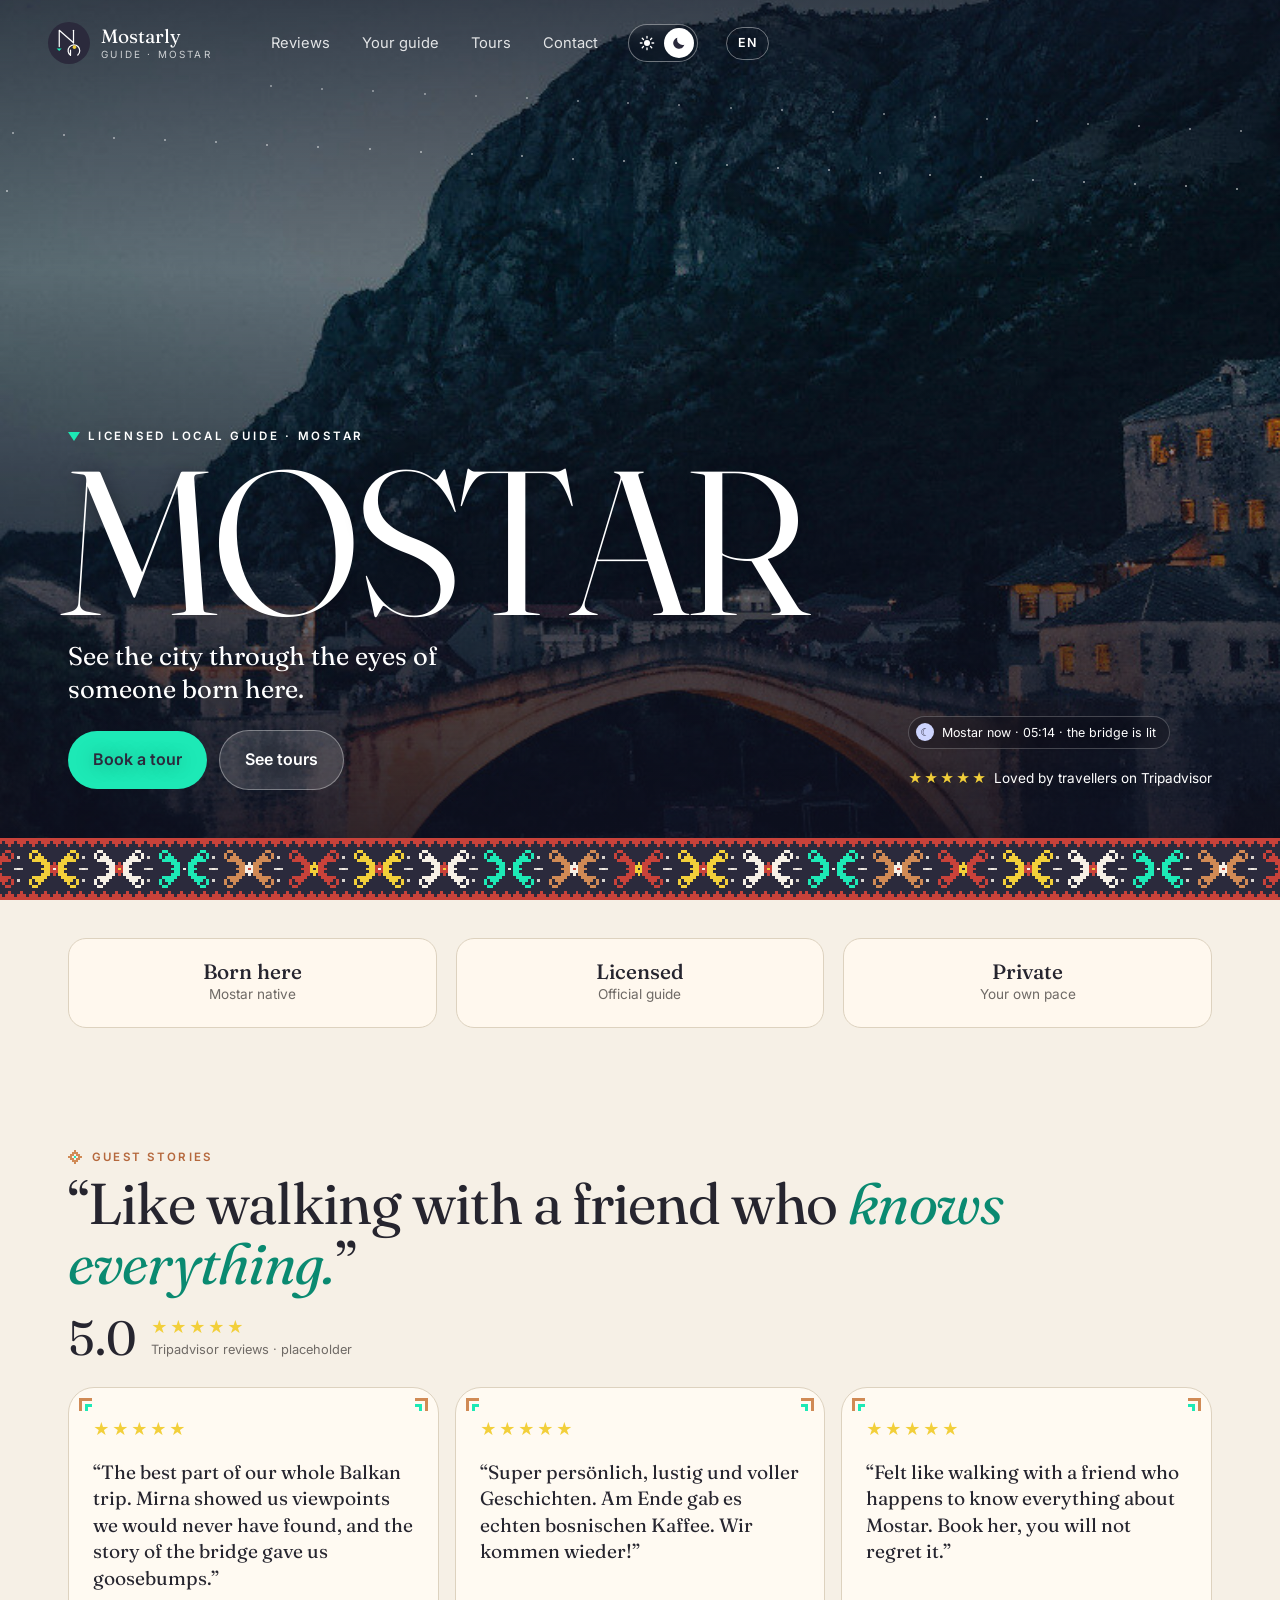
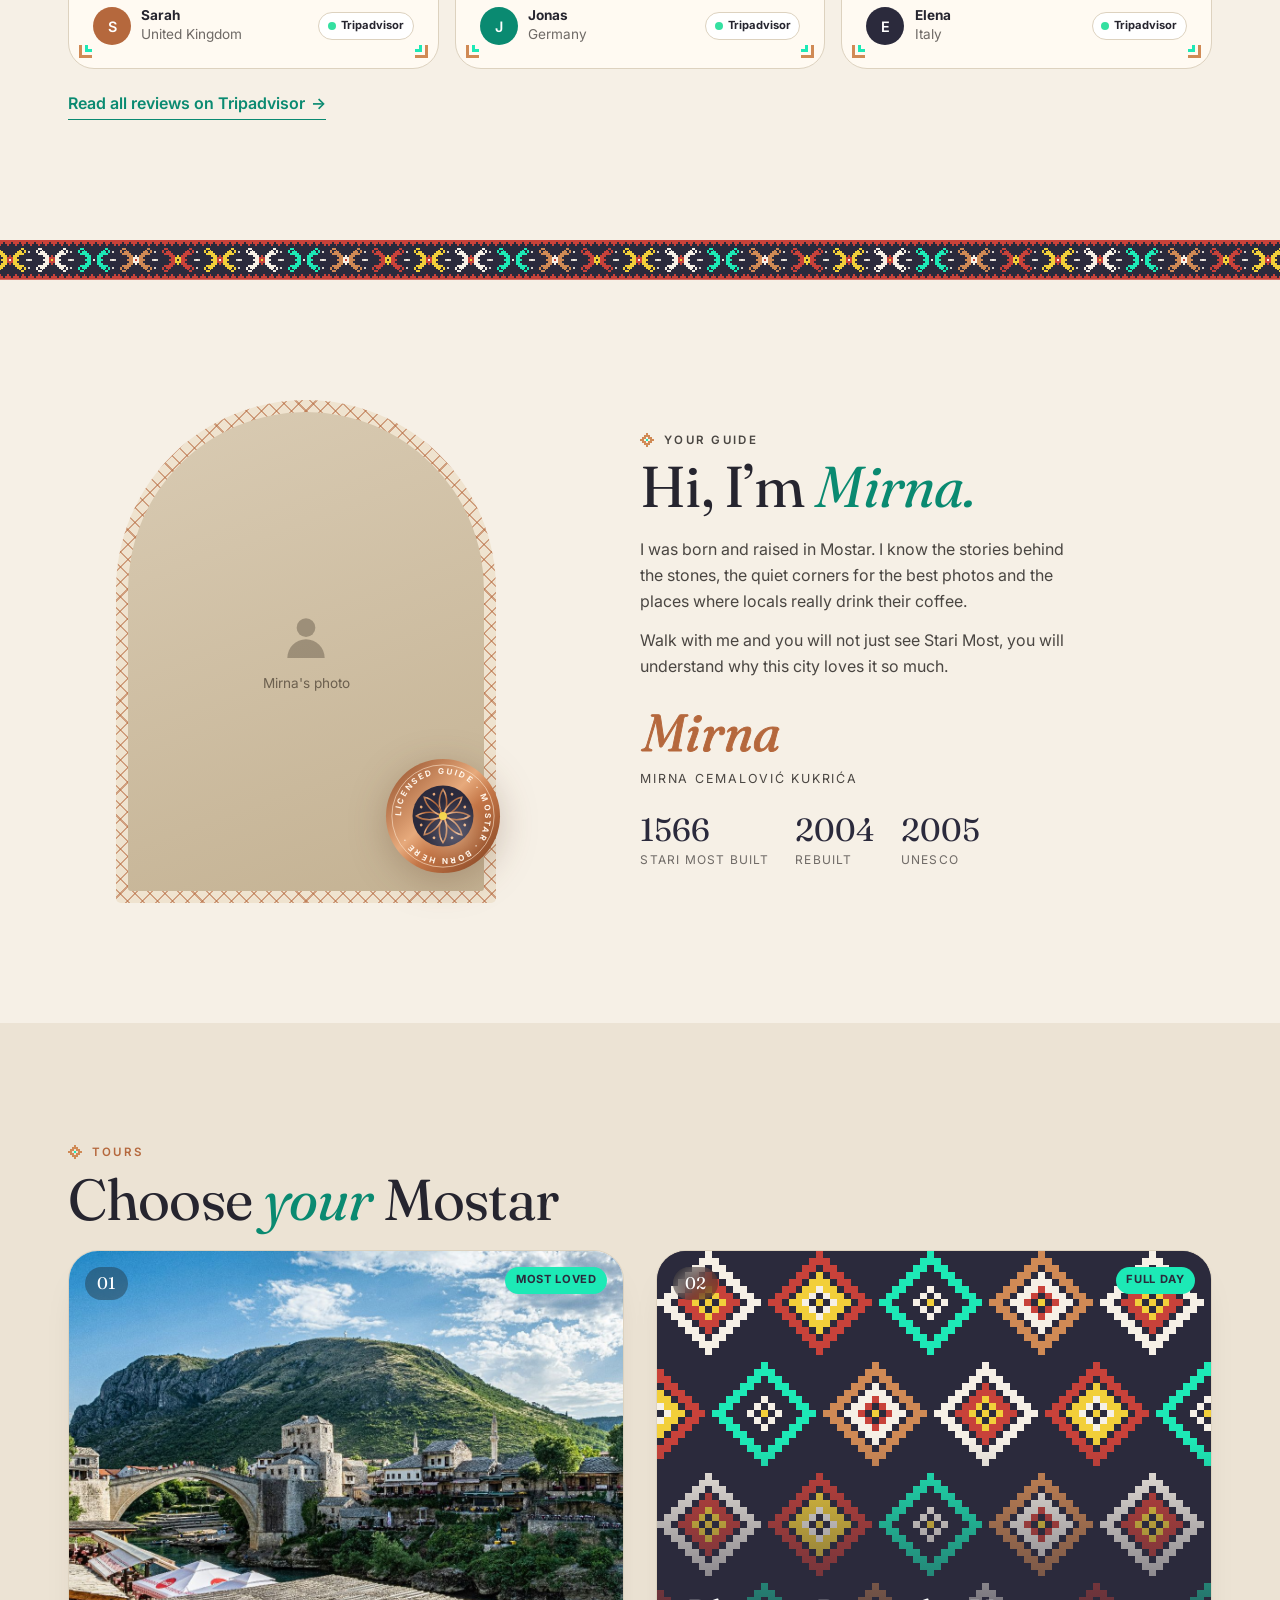
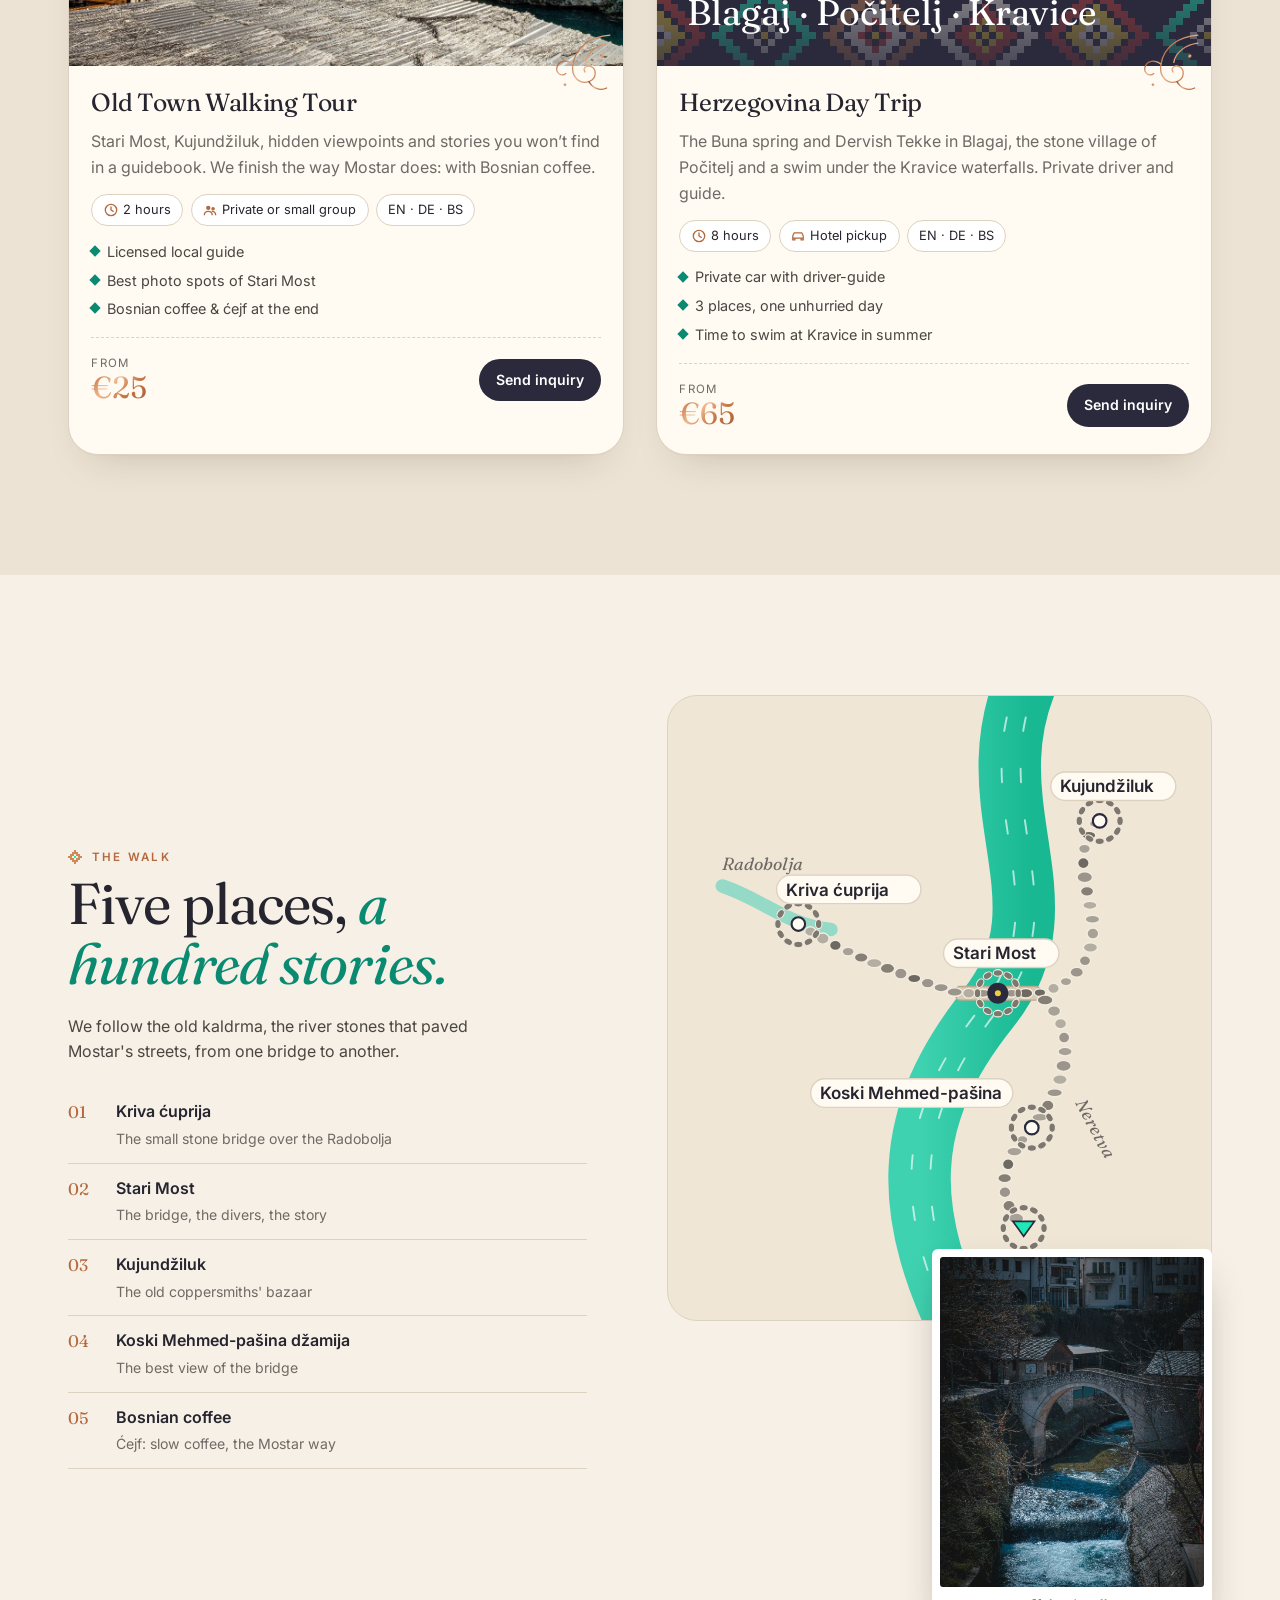
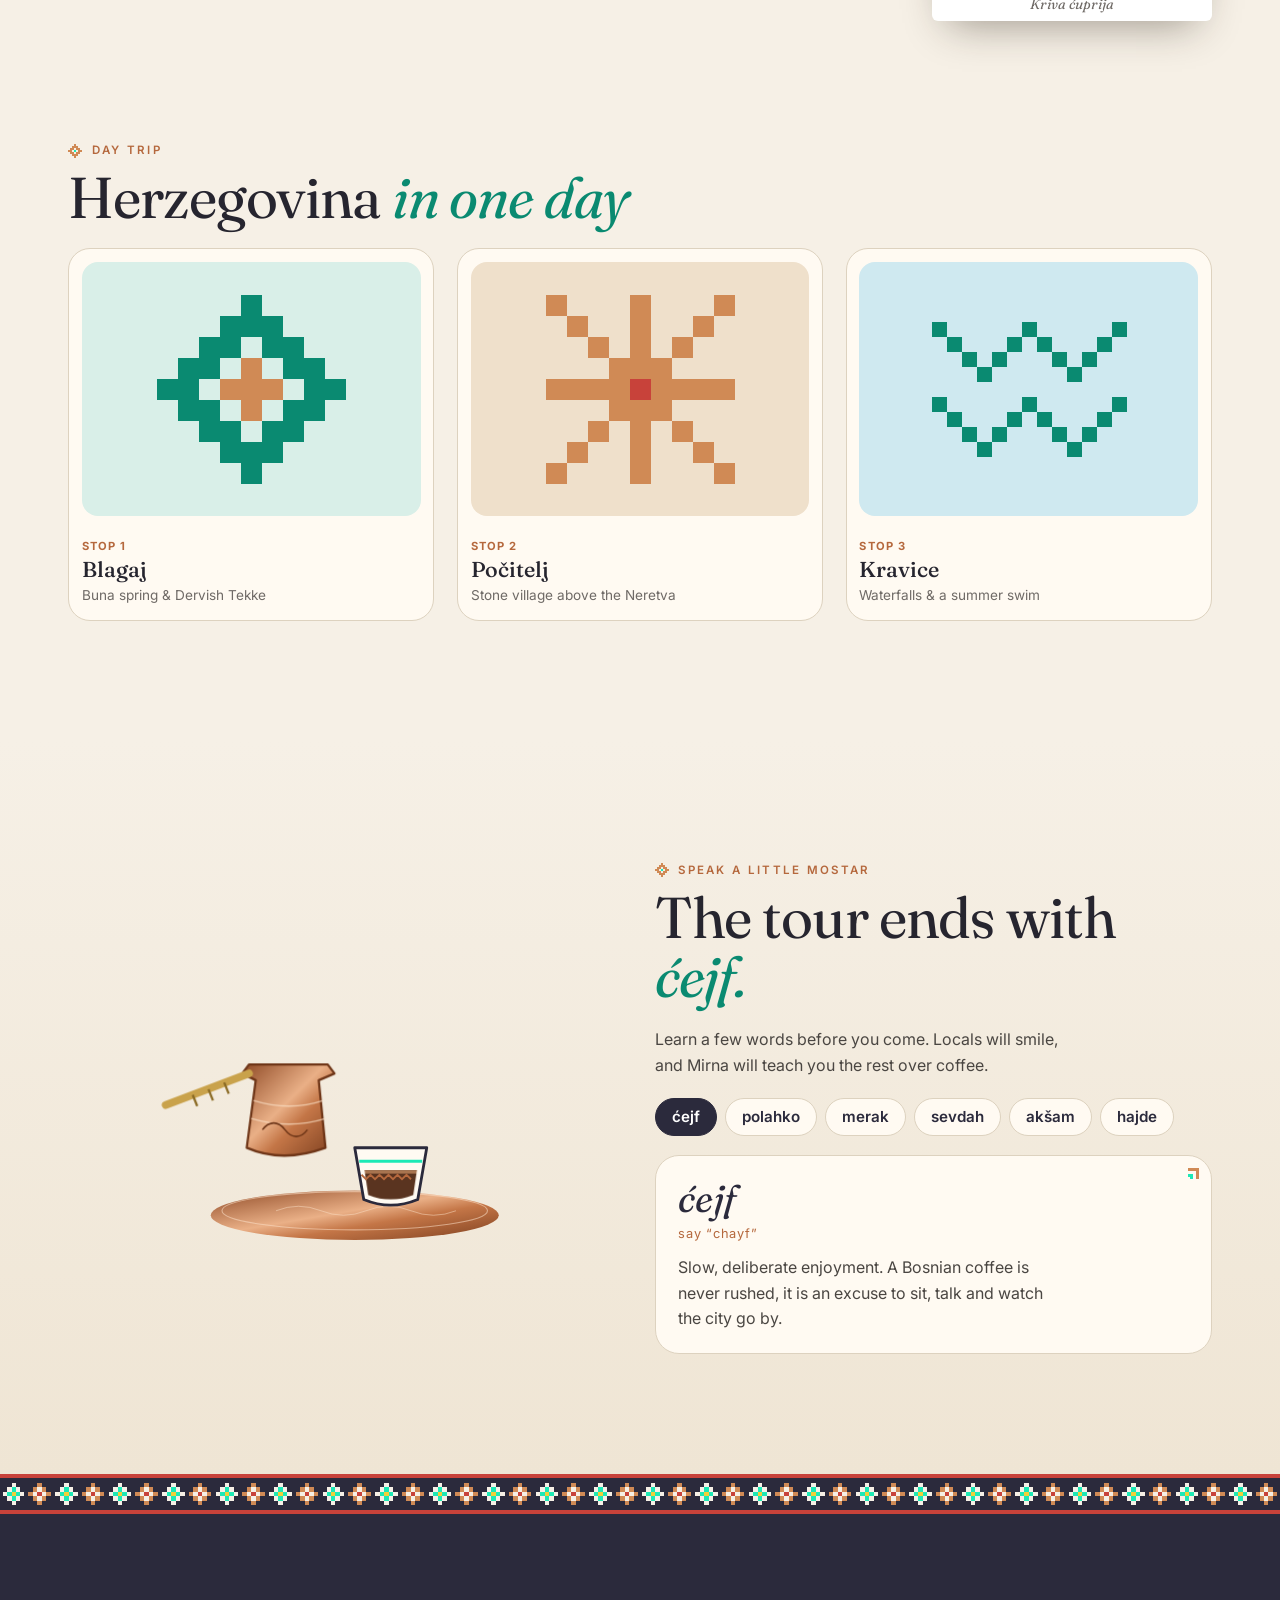
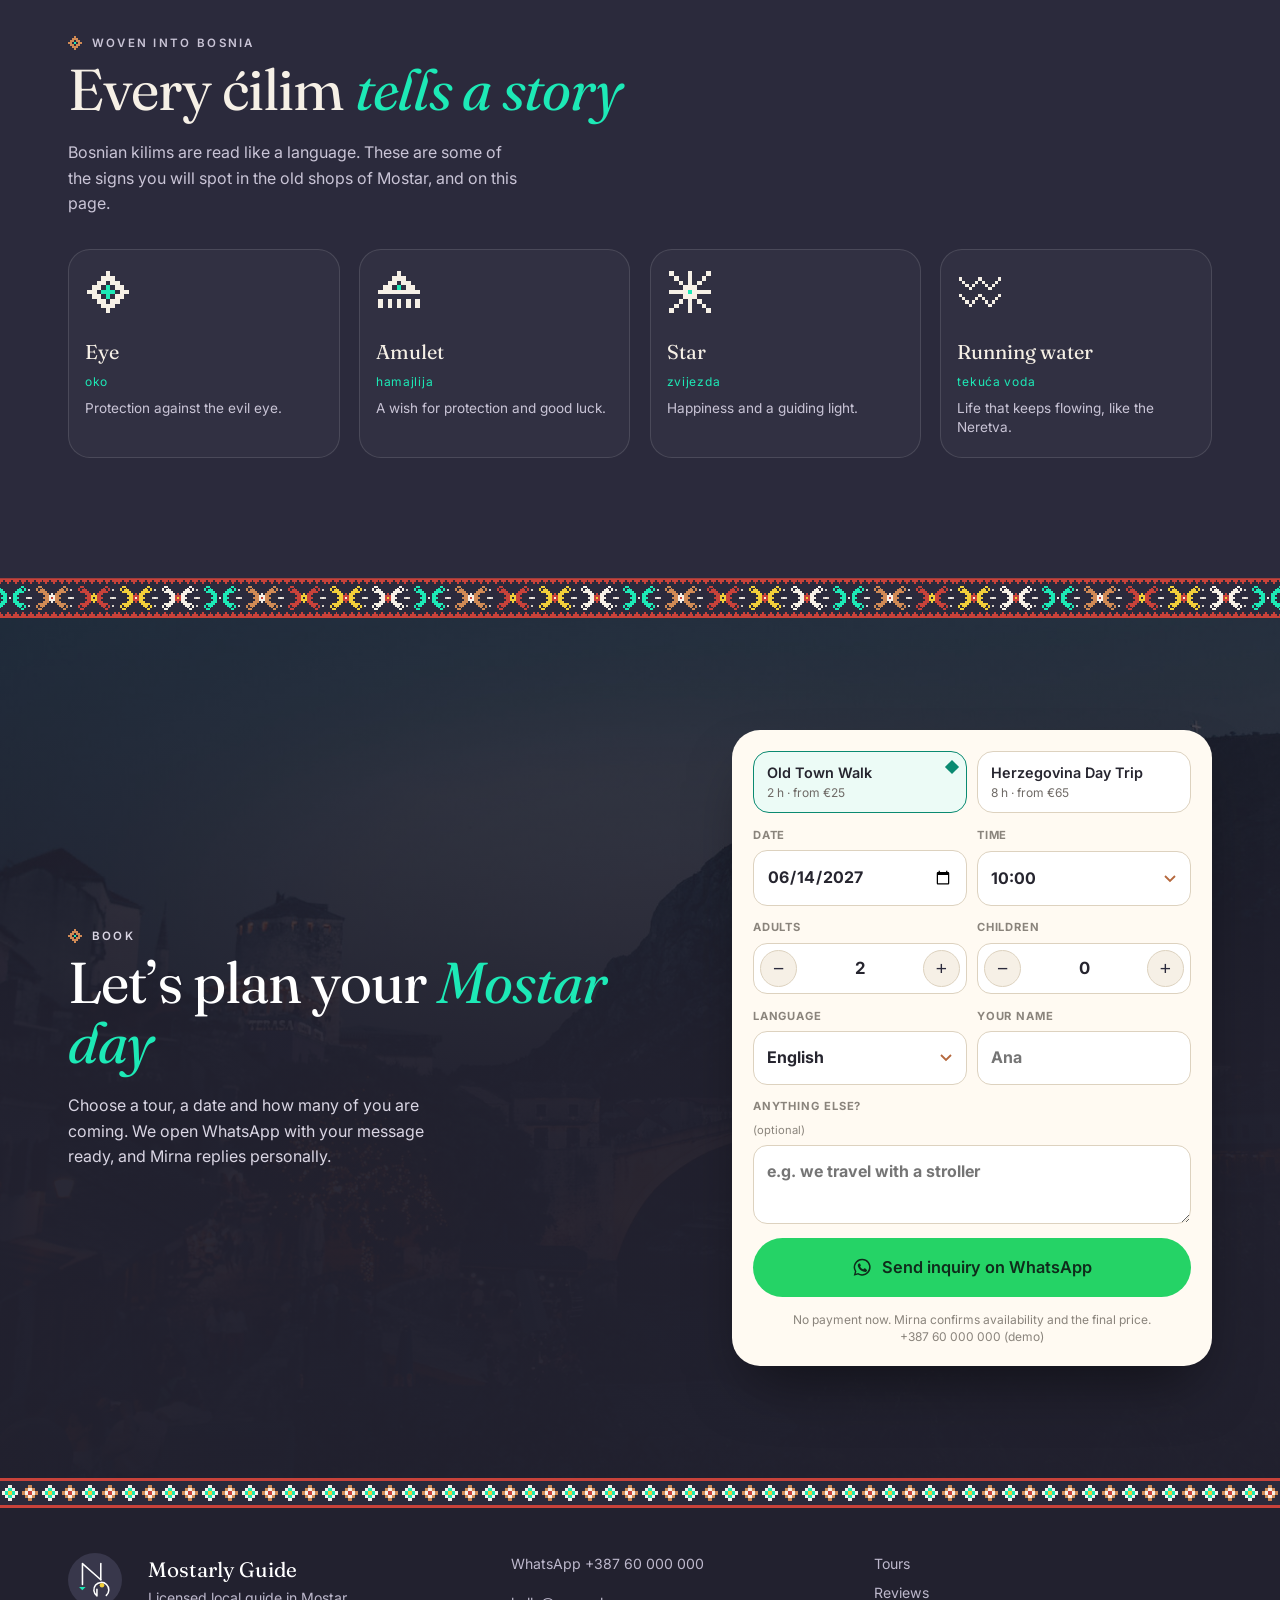
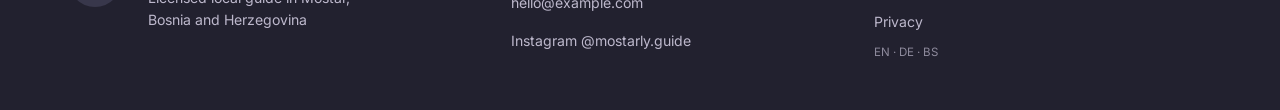
==== commit cbda73e7: "Mostarly: tkanje ćilima na otvaranju, dan i noć, potpis, riječi iz Mostara i kahva, kaldrma uz rub" ====
--- a/mostarly/index.html
+++ b/mostarly/index.html
@@ -262,19 +262,101 @@
   .form{margin-top:0}
   .foot .wrap{grid-template-columns:auto 1fr 1fr 1fr;padding-bottom:3rem}
 }
+
+/* loader: a kilim is woven, then becomes the logo */
+.loader{position:fixed;inset:0;z-index:100;background:var(--navy);display:grid;place-items:center;transition:opacity .6s .1s,visibility .7s}
+.loader.done{opacity:0;visibility:hidden}
+.loom{position:relative;width:168px;height:168px}
+.loom svg.rh{position:absolute;inset:0;width:100%;height:100%;clip-path:inset(0 0 100% 0);animation:weave 1s steps(15,end) .15s forwards}
+.loom .shuttle{position:absolute;left:-14px;right:-14px;height:2px;top:0;background:linear-gradient(90deg,transparent,var(--copper2),transparent);animation:shuttle 1s steps(15,end) .15s forwards;opacity:.9}
+@keyframes shuttle{to{top:100%;opacity:0}}
+.loom .lg{position:absolute;inset:34px;opacity:0;transform:scale(.6);animation:lg .6s cubic-bezier(.3,1.5,.5,1) 1.25s forwards}
+@keyframes lg{to{opacity:1;transform:none}}
+.loader p{position:absolute;bottom:calc(14% + env(safe-area-inset-bottom));left:0;right:0;text-align:center;color:#cfc9dc;font:italic 400 1.05rem Fraunces,serif;opacity:0;animation:up .8s .9s forwards}
+body:not(.ready) .hero *{animation-play-state:paused!important}
+
+/* day / night */
+.tswitch{display:flex;align-items:center;gap:2px;border:1px solid rgba(255,255,255,.4);border-radius:99px;padding:3px;margin-left:auto;background:rgba(20,19,30,.18);backdrop-filter:blur(8px);-webkit-backdrop-filter:blur(8px)}
+.tswitch button{width:30px;height:30px;border-radius:50%;border:0;background:transparent;color:#fff;display:grid;place-items:center;cursor:pointer;transition:background .3s,color .3s}
+.tswitch button svg{width:16px;height:16px}
+.tswitch button[aria-pressed=true]{background:#fff;color:var(--navy)}
+.nav .lang{margin-left:.5rem}
+.hero .night{opacity:0;transition:opacity 1.4s ease}
+html.is-night .hero .night{opacity:1}
+.now{display:inline-flex;align-items:center;gap:.5rem;margin-top:1rem;font-size:.78rem;color:#fff;background:rgba(20,19,30,.32);backdrop-filter:blur(8px);-webkit-backdrop-filter:blur(8px);border:1px solid rgba(255,255,255,.22);border-radius:99px;padding:.35rem .8rem .35rem .45rem;opacity:0;animation:up .9s .85s forwards}
+.now i{width:18px;height:18px;border-radius:50%;display:grid;place-items:center;background:var(--yellow);color:var(--navy);font-style:normal;font-size:11px}
+html.is-night .now i{background:#cfd6ff}
+.sky{position:absolute;inset:0 0 55% 0;z-index:1;pointer-events:none;opacity:0;transition:opacity 1.4s}
+html.is-night .sky{opacity:1}
+.sky b{position:absolute;width:2px;height:2px;border-radius:50%;background:#fff;animation:tw 3.5s ease-in-out infinite}
+@keyframes tw{50%{opacity:.15}}
+html.is-night .hero::after{background:linear-gradient(180deg,rgba(15,16,32,.55) 0%,rgba(15,16,32,.1) 30%,rgba(15,16,32,.45) 55%,rgba(15,16,32,.9) 100%)}
+
+/* copper catches the light */
+.glint{position:relative}
+.rozeta .gl{mix-blend-mode:soft-light}
+.price b{background-size:220% 100%;background-position:calc(50% + var(--tx,0)*40%) 50%;transition:background-position .4s ease-out}
+
+/* signature */
+.sigsvg{display:block;width:210px;height:70px;margin-top:1.1rem;overflow:visible}
+.sigsvg text{font:italic 400 52px Fraunces,serif;fill:var(--copper);fill-opacity:0;stroke:var(--copper);stroke-width:.9;stroke-dasharray:420;stroke-dashoffset:420}
+.in .sigsvg text,.sigsvg.in text{animation:sign 2.4s .3s ease forwards}
+@keyframes sign{70%{stroke-dashoffset:0;fill-opacity:0}100%{stroke-dashoffset:0;fill-opacity:1}}
+.signame{font-size:.78rem;letter-spacing:.14em;text-transform:uppercase;color:var(--mut);margin-top:.1rem!important}
+
+/* speak a little Mostar */
+.speak{background:linear-gradient(180deg,var(--cream),#efe5d4)}
+.speak-grid{display:grid;gap:2rem;align-items:center}
+.coffee{position:relative;max-width:360px;margin:0 auto;width:100%}
+.coffee svg{width:100%;height:auto;display:block;overflow:visible}
+.dz{transform-origin:150px 120px;transform:rotate(0deg)}
+.coffee.in .dz{animation:pour 5.5s .4s ease-in-out forwards}
+@keyframes pour{0%{transform:translate(0,0) rotate(0)}22%{transform:translate(-6px,-4px) rotate(-38deg)}70%{transform:translate(-6px,-4px) rotate(-38deg)}100%{transform:translate(0,0) rotate(0)}}
+.stream{stroke-dasharray:60;stroke-dashoffset:60;opacity:0}
+.coffee.in .stream{animation:stream 3.4s 1.5s ease forwards}
+@keyframes stream{8%{opacity:1;stroke-dashoffset:0}85%{opacity:1;stroke-dashoffset:0}100%{opacity:0;stroke-dashoffset:-60}}
+.lvl{transform:translateY(22px)}
+.coffee.in .lvl{animation:fill 2.6s 1.8s ease-out forwards}
+@keyframes fill{to{transform:translateY(0)}}
+.steam path{opacity:0}
+.coffee.in .steam path{animation:steam 3s ease-in-out infinite}
+.coffee.in .steam path:nth-child(1){animation-delay:4.2s}.coffee.in .steam path:nth-child(2){animation-delay:4.9s}.coffee.in .steam path:nth-child(3){animation-delay:5.6s}
+@keyframes steam{0%{opacity:0;transform:translateY(6px)}40%{opacity:.75}100%{opacity:0;transform:translateY(-16px)}}
+.words{display:flex;flex-wrap:wrap;gap:.5rem;margin:1.2rem 0}
+.words button{font:600 .95rem Inter,sans-serif;color:var(--navy);background:#fffaf2;border:1px solid var(--line);border-radius:99px;padding:.55rem 1rem;cursor:pointer;transition:all .25s}
+.words button[aria-pressed=true]{background:var(--navy);color:#fff;border-color:var(--navy)}
+.word{position:relative;background:#fffaf2;border:1px solid var(--line);border-radius:24px;padding:1.4rem 1.4rem 1.3rem;min-height:150px}
+.word .w{font:italic 400 2.4rem Fraunces,serif;line-height:1;color:var(--navy)}
+.word .say{font-size:.8rem;color:var(--copper);letter-spacing:.06em;margin:.4rem 0 .7rem;display:block}
+.word p{color:#4a4642;max-width:38ch}
+.word .corner{position:absolute;width:20px;height:20px;right:12px;top:12px;transform:scaleX(-1)}
+.word.swap{animation:swap .45s ease}
+@keyframes swap{from{opacity:0;transform:translateY(8px)}}
+
+/* kaldrma rail */
+.rail{position:fixed;right:6px;top:18vh;height:64vh;width:10px;z-index:15;pointer-events:none;opacity:0;transition:opacity .4s}
+.rail.show{opacity:1}
+.rail svg{width:100%;height:100%;overflow:visible}
+.rail ellipse{opacity:.12;transition:opacity .3s,fill .3s}
+.rail ellipse.on{opacity:.95}
+@media (min-width:900px){.speak-grid{grid-template-columns:1fr 1.1fr;gap:5rem}.rail{right:14px;width:12px}.tswitch{margin-left:1.2rem}.nav .lang{margin-left:1rem}}
 @media (prefers-reduced-motion:reduce){
   *,*::before,*::after{animation:none!important;transition:none!important}
   .rv,.stone,.pin,.hero h1 span,.lead,.cta,.rating{opacity:1!important;transform:none!important}
   .weave{clip-path:none}
+  .loader{display:none}.sigsvg text{fill-opacity:1;stroke-dashoffset:0}.lvl{transform:none}
 }
 </style>
 </head>
 <body>
+<div class="loader" id="loader" aria-hidden="true"><div class="loom"><svg class="rh" data-rhomb2 viewBox="0 0 15 15"></svg><span class="shuttle"></span><svg class="lg" viewBox="0 0 448 448"><circle cx="224" cy="224" r="224" fill="#2b2a3c" stroke="#f6f0e6" stroke-width="10"/><g fill="none" stroke="#fff" stroke-width="13" stroke-linecap="round" stroke-linejoin="round"><path d="M120 262V88l152 134"/><path d="M272 88v134"/><path d="M240 300v56M240 356a62 62 0 1 1 78-4"/></g><circle cx="282" cy="268" r="19" fill="#f2cf3a"/><path d="M92 282h54l-27 26z" fill="#1de9b6"/></svg></div><p>Mostar, woven by a local.</p></div>
+<div class="rail" id="rail"><svg id="railsvg"></svg></div>
 
 <header class="nav">
   <svg class="logo" viewBox="0 0 448 448" aria-label="Mostarly Guide"><circle cx="224" cy="224" r="224" fill="#2b2a3c"/><g fill="none" stroke="#fff" stroke-width="13" stroke-linecap="round" stroke-linejoin="round"><path d="M120 262V88l152 134"/><path d="M272 88v134"/><path d="M240 300v56M240 356a62 62 0 1 1 78-4"/></g><circle cx="282" cy="268" r="19" fill="#f2cf3a"/><path d="M92 282h54l-27 26z" fill="#1de9b6"/></svg>
   <span class="brand">Mostarly<small>Guide · Mostar</small></span>
   <nav class="links"><a href="#reviews">Reviews</a><a href="#mirna">Your guide</a><a href="#tours">Tours</a><a href="#book">Contact</a></nav>
+  <div class="tswitch" role="group" aria-label="Day or night in Mostar"><button type="button" data-t="day" aria-label="Day" aria-pressed="true"><svg viewBox="0 0 24 24"><circle cx="12" cy="12" r="4.5" fill="currentColor"/><g stroke="currentColor" stroke-width="2" stroke-linecap="round"><path d="M12 2v2.5M12 19.5V22M2 12h2.5M19.5 12H22M4.9 4.9l1.8 1.8M17.3 17.3l1.8 1.8M4.9 19.1l1.8-1.8M17.3 6.7l1.8-1.8"/></g></svg></button><button type="button" data-t="night" aria-label="Night" aria-pressed="false"><svg viewBox="0 0 24 24"><path d="M20 14.5A8.5 8.5 0 0 1 9.5 4a8.5 8.5 0 1 0 10.5 10.5z" fill="currentColor"/></svg></button></div>
   <span class="lang">EN</span>
 </header>
 
@@ -283,6 +365,11 @@
     <source media="(min-width:900px)" srcset="img/hero-d.jpg">
     <img src="img/hero-m.jpg" alt="Stari Most over the emerald Neretva river in Mostar">
   </picture>
+  <picture class="night">
+    <source media="(min-width:900px)" srcset="img/sumrak.jpg">
+    <img src="img/night-m.jpg" alt="" loading="lazy" style="object-position:50% 50%">
+  </picture>
+  <div class="sky" id="sky"></div>
   <div class="hero-in">
     <p class="kick"><svg width="12" height="12" viewBox="0 0 12 12"><path d="M0 2h12L6 11z" fill="#1de9b6"/></svg>Licensed local guide · Mostar</p>
     <h1 aria-label="Mostar"><span>M</span><span>O</span><span>S</span><span>T</span><span>A</span><span>R</span></h1>
@@ -291,7 +378,8 @@
         <p class="lead">See the city through the eyes of someone born here.</p>
         <div class="cta"><a class="btn mint" href="#book">Book a tour</a><a class="btn ghost" href="#tours">See tours</a></div>
       </div>
-      <p class="rating"><span class="stars"><i>★</i><i>★</i><i>★</i><i>★</i><i>★</i></span> Loved by travellers on Tripadvisor</p>
+      <div><p class="now" id="now"><i>☀</i><span>Mostar now</span></p>
+      <p class="rating"><span class="stars"><i>★</i><i>★</i><i>★</i><i>★</i><i>★</i></span> Loved by travellers on Tripadvisor</p></div>
     </div>
   </div>
   <div class="band weave" data-band="1" style="--bh:62px"></div>
@@ -334,6 +422,7 @@
         <circle cx="60" cy="60" r="31" fill="#2b2a3c"/>
         <g fill="none" stroke="url(#cuG)" stroke-width="1.6" id="petals"></g>
         <circle cx="60" cy="60" r="4" fill="#f2cf3a"/>
+        <circle class="gl" id="glint" cx="40" cy="36" r="34" fill="url(#glG)"/><radialGradient id="glG"><stop offset="0" stop-color="#fff" stop-opacity=".85"/><stop offset="1" stop-color="#fff" stop-opacity="0"/></radialGradient>
       </svg>
     </div>
     <div>
@@ -341,7 +430,7 @@
       <h2 class="rv d1">Hi, I’m <em>Mirna.</em></h2>
       <p class="rv d2">I was born and raised in Mostar. I know the stories behind the stones, the quiet corners for the best photos and the places where locals really drink their coffee.</p>
       <p class="rv d2">Walk with me and you will not just see Stari Most, you will understand why this city loves it so much.</p>
-      <p class="sig rv d3">Mirna Cemalović Kukrića</p>
+      <svg class="sigsvg rv d3" viewBox="0 0 210 70" aria-label="Mirna"><text x="2" y="54">Mirna</text></svg><p class="signame rv d3">Mirna Cemalović Kukrića</p>
       <div class="facts rv d3"><div><b>1566</b><span>Stari Most built</span></div><div><b>2004</b><span>Rebuilt</span></div><div><b>2005</b><span>UNESCO</span></div></div>
     </div>
   </div>
@@ -423,6 +512,41 @@
       <div class="stop rv d1"><div class="tile" style="background:#efe0cb" data-tile="star"></div><div><em>Stop 2</em><b>Počitelj</b><span>Stone village above the Neretva</span></div></div>
       <div class="road">≈ 25 min drive</div>
       <div class="stop rv d2"><div class="tile" style="background:#cfe9f0" data-tile="water"></div><div><em>Stop 3</em><b>Kravice</b><span>Waterfalls &amp; a summer swim</span></div></div>
+    </div>
+  </div>
+</section>
+
+<section class="sec speak" id="speak">
+  <div class="wrap speak-grid">
+    <div class="coffee rv" id="coffee">
+      <svg viewBox="0 0 320 260" aria-hidden="true">
+        <defs>
+          <linearGradient id="cu2" x1="0" y1="0" x2="1" y2="1"><stop offset="0" stop-color="#8f4a26"/><stop offset=".45" stop-color="#eab087"/><stop offset=".62" stop-color="#c47647"/><stop offset="1" stop-color="#7d3f1f"/></linearGradient>
+          <clipPath id="cupIn"><path d="M196 168 h52 l-6 40 q-20 8-40 0z"/></clipPath>
+        </defs>
+        <ellipse cx="190" cy="226" rx="128" ry="22" fill="url(#cu2)"/>
+        <ellipse cx="190" cy="222" rx="118" ry="17" fill="none" stroke="#fbe1c8" stroke-width="1" opacity=".55"/>
+        <g opacity=".55" stroke="#fbe1c8" stroke-width=".8" fill="none"><path d="M120 222 q20-8 40 0 t40 0 t40 0 t40 0"/></g>
+        <g class="steam" fill="none" stroke="#b9ab97" stroke-width="2.2" stroke-linecap="round"><path d="M212 150 c-6-10 6-16 0-28"/><path d="M224 152 c-6-10 6-16 0-28"/><path d="M236 150 c-6-10 6-16 0-28"/></g>
+        <path d="M190 166 h64 l-8 46 q-24 10-48 0z" fill="#fffaf2" stroke="#2b2a3c" stroke-width="2.5" stroke-linejoin="round"/>
+        <g clip-path="url(#cupIn)"><rect class="lvl" x="190" y="186" width="66" height="40" fill="#5a3420"/><rect class="lvl" x="190" y="186" width="66" height="3" fill="#a8744f"/></g>
+        <path d="M194 178 h56" stroke="#1de9b6" stroke-width="2.5"/><path d="M196 190 l4 4 4-4 4 4 4-4 4 4 4-4 4 4 4-4 4 4 4-4 4 4" fill="none" stroke="#b5683d" stroke-width="1.6"/>
+        <path class="stream" d="M178 112 C 186 122, 210 140, 220 176" fill="none" stroke="#5a3420" stroke-width="4" stroke-linecap="round"/>
+        <g class="dz">
+          <path d="M96 92 h70 l6 8 -14 6 6 60 q-38 14-70 0 l8-60 -12-6z" fill="url(#cu2)" stroke="#6e3517" stroke-width="2" stroke-linejoin="round"/>
+          <path d="M100 124 q32 10 62 0 M98 140 q34 10 66 0" fill="none" stroke="#fbe1c8" stroke-width="1.2" opacity=".7"/>
+          <path d="M108 150 c6-8 14-8 20 0 c6 8 14 8 20 0" fill="none" stroke="#6e3517" stroke-width="1.4"/>
+          <path d="M96 100 L 22 128" stroke="#c9a24b" stroke-width="7" stroke-linecap="round"/>
+          <path d="M60 114 l4 10 M46 119 l4 10 M74 108 l4 10" stroke="#8a6a24" stroke-width="2"/>
+        </g>
+      </svg>
+    </div>
+    <div>
+      <p class="eyebrow rv"><svg data-mini></svg>Speak a little Mostar</p>
+      <h2 class="rv d1">The tour ends with <em>ćejf.</em></h2>
+      <p class="rv d2" style="color:#4a4642;max-width:42ch">Learn a few words before you come. Locals will smile, and Mirna will teach you the rest over coffee.</p>
+      <div class="words rv d2" id="words"></div>
+      <div class="word rv d3" id="word"></div>
     </div>
   </div>
 </section>
@@ -595,12 +719,65 @@
     [...pins.children].forEach((e,i)=>{const idx=[0,Math.round(st.length*.3),Math.round(st.length*.55),Math.round(st.length*.78),st.length-1][i];setTimeout(()=>e.classList.add('on'),idx*28+150)})};
 })();
 
+
+/* loader */
+(function(){const L=document.getElementById('loader');const el=L.querySelector('[data-rhomb2]');svgGrid(el,RHOMB,{A:C.c,B:C.r,C:C.k,D:C.m});
+  let seen=false;try{seen=sessionStorage.getItem('mly-loom')==='1'}catch(e){}
+  const done=()=>{L.classList.add('done');document.body.classList.add('ready');try{sessionStorage.setItem('mly-loom','1')}catch(e){}};
+  if(seen||matchMedia('(prefers-reduced-motion: reduce)').matches){L.style.display='none';document.body.classList.add('ready')}else setTimeout(done,2100);
+  L.addEventListener('click',done)})();
+
+/* day / night by Mostar time */
+(function(){const SUN=[[7.2,16.5],[6.75,17.25],[6.1,17.9],[6.3,19.5],[5.6,20.1],[5.25,20.5],[5.4,20.4],[5.9,19.85],[6.5,19.0],[7.1,18.15],[6.75,16.5],[7.15,16.25]];
+  const parts=new Intl.DateTimeFormat('en-GB',{timeZone:'Europe/Sarajevo',hour:'2-digit',minute:'2-digit',month:'numeric',hourCycle:'h23'}).formatToParts(new Date());
+  const g=t=>+parts.find(p=>p.type===t).value;const h=g('hour')+g('minute')/60,[rise,dusk]=SUN[g("month")-1];
+  const clock=String(g('hour')).padStart(2,'0')+':'+String(g('minute')).padStart(2,'0');
+  const autoNight=h<rise||h>=dusk;const now=document.getElementById('now');
+  const sky=document.getElementById('sky');let st='';for(let i=0;i<46;i++){const r=(i*9301+49297)%233280/233280,q=(i*4096+150889)%714025/714025;st+=`<b style="left:${(r*100).toFixed(1)}%;top:${(q*100).toFixed(1)}%;animation-delay:${(r*3.5).toFixed(2)}s;opacity:${(.35+q*.6).toFixed(2)}"></b>`}sky.innerHTML=st;
+  function set(n,user){document.documentElement.classList.toggle('is-night',n);document.querySelectorAll('.tswitch button').forEach(b=>b.setAttribute('aria-pressed',String((b.dataset.t==='night')===n)));
+    now.querySelector('i').textContent=n?'☾':'☀';
+    now.querySelector('span').textContent=user?(n?'Mostar after akšam: the bridge is lit':'Mostar by day: emerald Neretva'):`Mostar now · ${clock}${n?' · the bridge is lit':''}`;}
+  set(autoNight,false);document.querySelectorAll('.tswitch button').forEach(b=>b.onclick=()=>set(b.dataset.t==='night',true));
+  window.__setNight=set;})();
+
+/* copper catches the light: phone tilt, mouse, or a slow drift */
+(function(){const gl=document.getElementById('glint');let tx=0,ty=0,live=false;
+  const apply=()=>{gl.setAttribute('cx',(60+tx*30).toFixed(1));gl.setAttribute('cy',(60+ty*30).toFixed(1));document.documentElement.style.setProperty('--tx',tx.toFixed(3))};
+  addEventListener('deviceorientation',e=>{if(e.gamma==null)return;live=true;tx=Math.max(-1,Math.min(1,e.gamma/30));ty=Math.max(-1,Math.min(1,(e.beta-45)/30));apply()},{passive:true});
+  addEventListener('pointermove',e=>{if(e.pointerType!=='mouse')return;live=true;tx=e.clientX/innerWidth*2-1;ty=e.clientY/innerHeight*2-1;apply()},{passive:true});
+  let t=0;(function drift(){if(!live){t+=.012;tx=Math.sin(t)*.8;ty=Math.cos(t*.7)*.6;apply()}requestAnimationFrame(drift)})();})();
+
+/* speak a little Mostar */
+(function(){const W=[['ćejf','chayf','Slow, deliberate enjoyment. A Bosnian coffee is never rushed, it is an excuse to sit, talk and watch the city go by.'],
+ ['polahko','po-lah-ko','Easy, take your time. You will hear it everywhere in Herzegovina, usually with a smile.'],
+ ['merak','meh-rak','The quiet joy of doing something you love, just for the pleasure of it.'],
+ ['sevdah','sev-dah','Love and longing, and the soulful old songs, sevdalinke, that are sung about it.'],
+ ['akšam','ak-sham','Dusk. The moment the light turns gold over the Neretva and the bridge lamps come on.'],
+ ['hajde','hai-deh','Come on, let’s go! The word that starts every good walk.']];
+  const box=document.getElementById('words'),card=document.getElementById('word');
+  const corner=`<svg viewBox="0 0 7 7" shape-rendering="crispEdges">${rects(['AAAA...','A......','A.BB...','A.B....','.......','.......','.......'],{A:C.k,B:C.m})}</svg>`;
+  function show(i){const [w,say,m]=W[i];card.classList.remove('swap');void card.offsetWidth;card.classList.add('swap');
+    card.innerHTML=`<span class="corner">${corner}</span><div class="w">${w}</div><span class="say">say “${say}”</span><p>${m}</p>`;
+    [...box.children].forEach((b,j)=>b.setAttribute('aria-pressed',String(j===i)))}
+  box.innerHTML=W.map(([w])=>`<button type="button">${w}</button>`).join('');[...box.children].forEach((b,i)=>b.onclick=()=>show(i));show(0);
+  document.querySelectorAll('#speak [data-mini]').forEach(el=>svgGrid(el,MINI,{A:C.k,B:C.m}));})();
+
+/* kaldrma rail: stones fill in as you scroll */
+(function(){const svg=document.getElementById('railsvg'),rail=document.getElementById('rail');const N=34;let s='';
+  const gr=['#9b958b','#857f75','#b4ada1','#6f6a61'];
+  for(let i=0;i<N;i++){const y=(i+.5)/N*100,rx=3.2+((i*37)%10)/10*1.4,ry=2+((i*53)%10)/10*.9;s+=`<ellipse cx="50%" cy="${y}%" rx="${rx}" ry="${ry}" fill="${i%9===8?'#1de9b6':gr[i%4]}" stroke="#f6f0e6" stroke-width=".8"/>`}
+  svg.innerHTML=s;const st=[...svg.children];
+  const upd=()=>{const max=document.documentElement.scrollHeight-innerHeight,p=max>0?scrollY/max:0;const k=Math.round(p*N);st.forEach((e,i)=>e.classList.toggle('on',i<k));rail.classList.toggle('show',scrollY>innerHeight*.6)};
+  addEventListener('scroll',upd,{passive:true});upd();})();
+
 /* reveal on scroll */
 const proxy=new Map();
 const io=new IntersectionObserver(es=>es.forEach(e=>{if(e.isIntersecting){const t=proxy.get(e.target)||e.target;t.classList.add('in');if(t.id==='map')window.__route();io.unobserve(e.target)}}),{threshold:.18,rootMargin:'0px 0px -6% 0px'});
 document.querySelectorAll('.rv,.shine,.reviews,.rev-score').forEach(el=>io.observe(el));
+io.observe(document.getElementById('coffee'));
 /* clipped elements have no visible area, so watch a stand-in */
-document.querySelectorAll('.weave').forEach(el=>{let w;if(el.classList.contains('band')){w=document.createElement('div');w.style.position='relative';w.style.zIndex=3;el.replaceWith(w);w.appendChild(el)}else w=el.parentElement;proxy.set(w,el);io.observe(w)});
+const io2=new IntersectionObserver(es=>es.forEach(e=>{if(e.isIntersecting){proxy.get(e.target).classList.add('in');io2.unobserve(e.target)}}),{threshold:.01});
+document.querySelectorAll('.weave').forEach(el=>{let w;if(el.classList.contains('band')){w=document.createElement('div');w.style.position='relative';w.style.zIndex=3;el.replaceWith(w);w.appendChild(el)}else w=el.parentElement;proxy.set(w,el);io2.observe(w)});
 if(matchMedia('(prefers-reduced-motion: reduce)').matches){document.querySelectorAll('.stone,.pin').forEach(e=>e.classList.add('on'))}
 
 /* sticky CTA */
